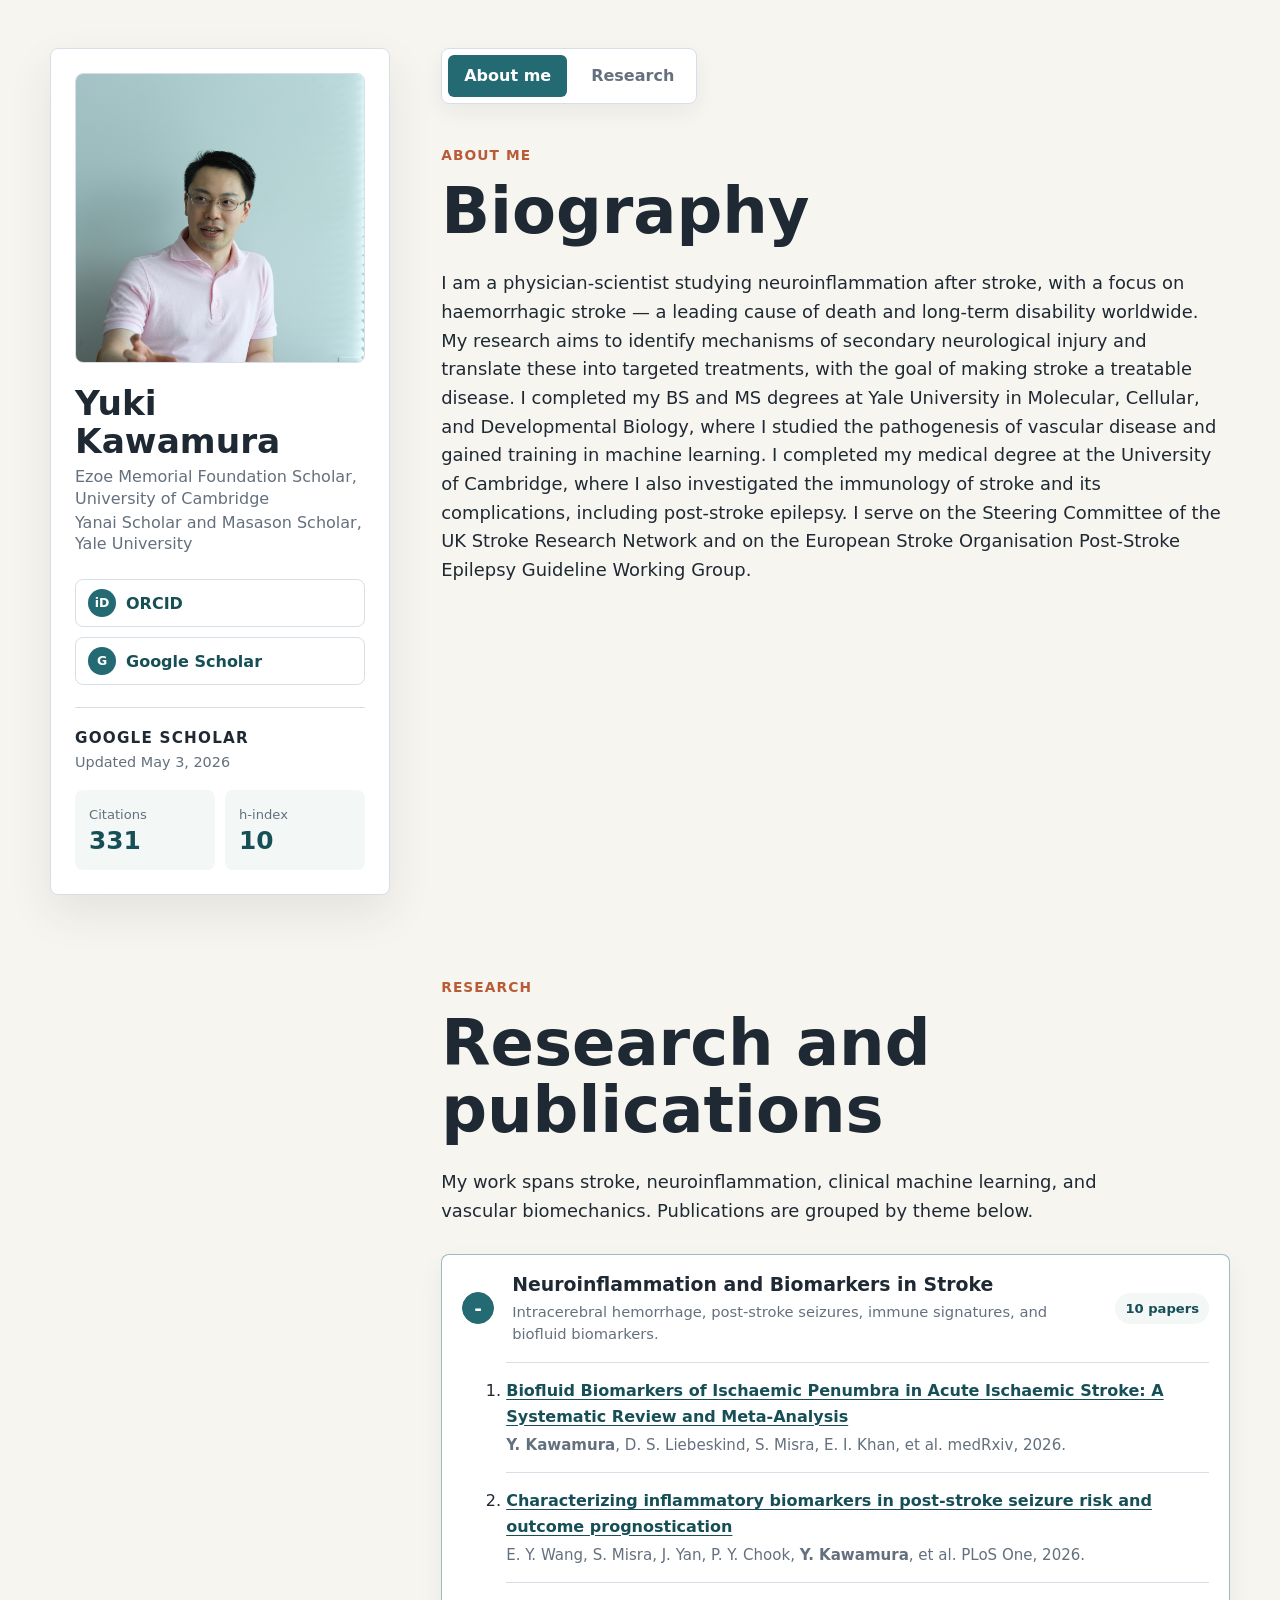
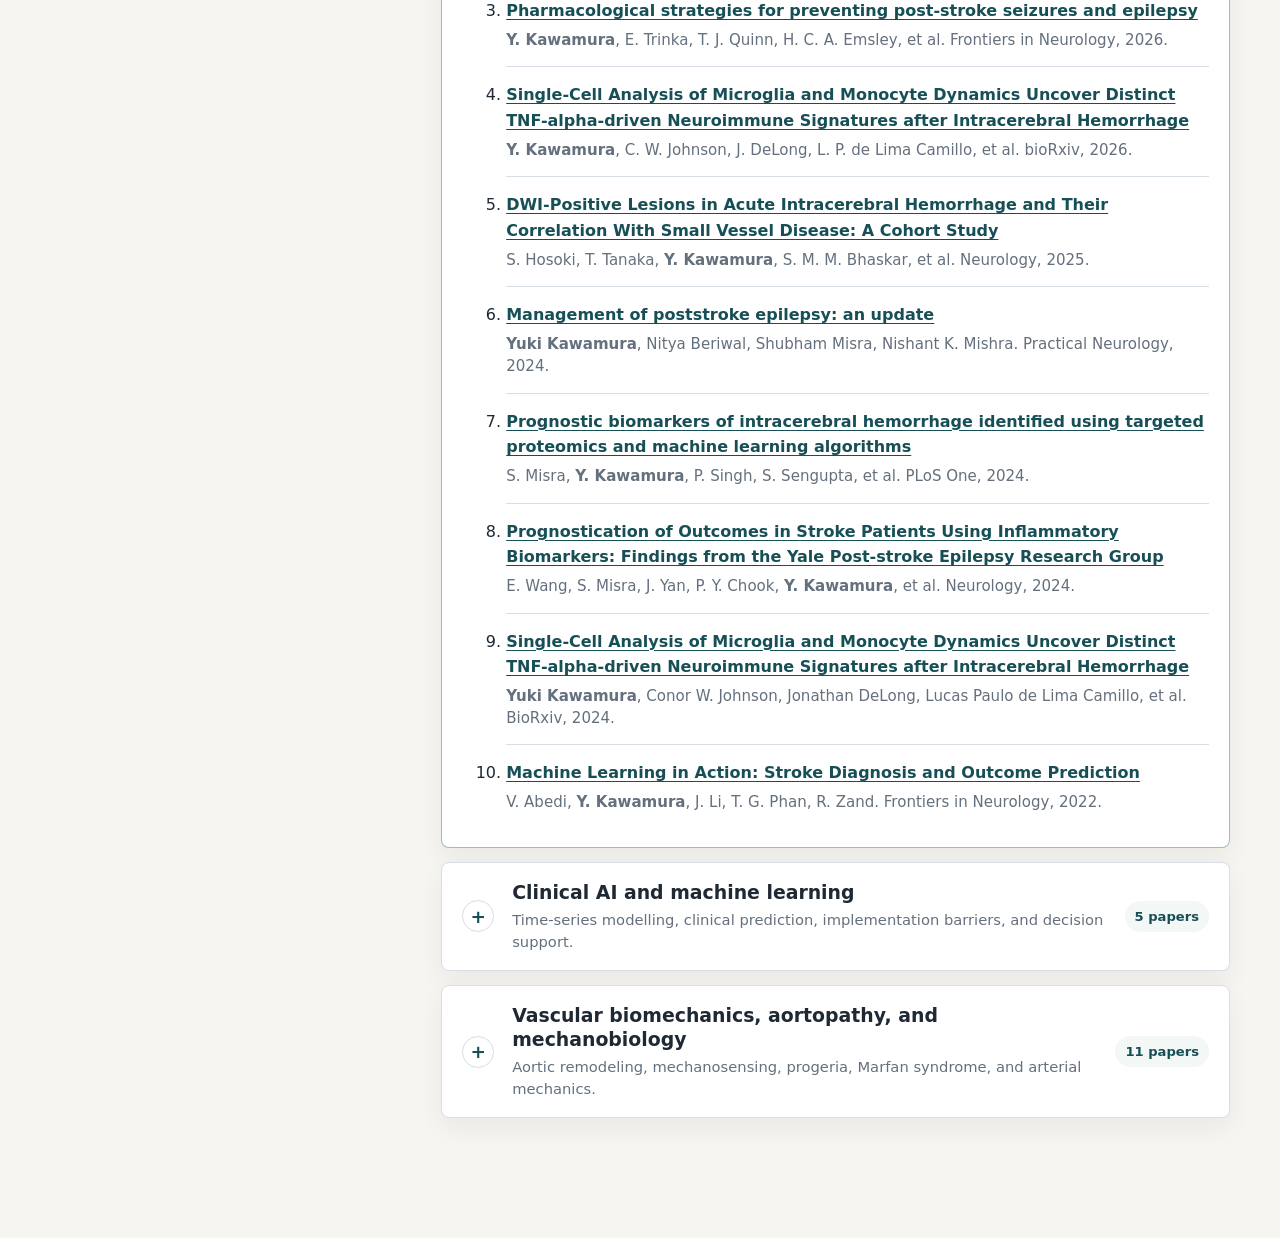
==== index.html @ e54f7e16 "Restore Scholar publications with fallback links" ====
<!doctype html>
<html lang="en">
  <head>
    <meta charset="utf-8">
    <meta name="viewport" content="width=device-width, initial-scale=1">
    <meta name="description" content="Academic website for Yuki Kawamura">
    <title>Yuki Kawamura | Academic Website</title>
    <link rel="stylesheet" href="styles.css">
  </head>
  <body>
    <div class="site-shell">
      <aside class="profile-sidebar" aria-label="Profile">
        <div class="photo-frame">
          <img src="assets/profile-photo.jpg" alt="Portrait of Yuki Kawamura" onerror="this.hidden=true; this.nextElementSibling.hidden=false;">
          <div class="photo-placeholder" hidden>YK</div>
        </div>

        <div class="identity">
          <h1>Yuki Kawamura</h1>
          <div class="roles">
            <p class="role">Ezoe Memorial Foundation Scholar, University of Cambridge</p>
            <p class="role">Yanai Scholar and Masason Scholar, Yale University</p>
          </div>
        </div>

        <nav class="profile-links" aria-label="Academic profiles">
          <a href="https://orcid.org/0000-0003-2137-6464" target="_blank" rel="noreferrer">
            <span class="link-mark">iD</span>
            ORCID
          </a>
          <a href="https://scholar.google.co.jp/citations?user=TOmnEFgAAAAJ&hl=en" target="_blank" rel="noreferrer">
            <span class="link-mark">G</span>
            Google Scholar
          </a>
        </nav>

        <section class="metrics-widget" aria-labelledby="metrics-title">
          <div>
            <h2 id="metrics-title">Google Scholar</h2>
            <p>Updated <span id="metrics-updated">May 2026</span></p>
          </div>
          <dl>
            <div>
              <dt>Citations</dt>
              <dd id="metric-citations" class="flip-number" data-metric="citations" data-value="331">331</dd>
            </div>
            <div>
              <dt>h-index</dt>
              <dd id="metric-hindex" class="flip-number" data-metric="hIndex" data-value="10">10</dd>
            </div>
          </dl>
        </section>
      </aside>

      <main class="content-panel">
        <header class="topbar">
          <nav class="tabs" aria-label="Primary">
            <button class="tab-button is-active" id="about-tab" type="button" data-tab="about" aria-controls="about" aria-selected="true">
              About me
            </button>
            <button class="tab-button" id="research-tab" type="button" data-tab="research" aria-controls="research" aria-selected="false">
              Research
            </button>
          </nav>
        </header>

        <section class="tab-panel is-active" id="about" aria-labelledby="about-tab" data-section="about">
          <p class="kicker">About me</p>
          <h2>Biography</h2>
          <div class="rich-text">
            <p>
              I am a physician-scientist studying neuroinflammation after stroke, with a focus on haemorrhagic stroke — a leading cause of death and long-term disability worldwide. My research aims to identify mechanisms of secondary neurological injury and translate these into targeted treatments, with the goal of making stroke a treatable disease.
              I completed my BS and MS degrees at Yale University in Molecular, Cellular, and Developmental Biology, where I studied the pathogenesis of vascular disease and gained training in machine learning. I completed my medical degree at the University of Cambridge, where I also investigated the immunology of stroke and its complications, including post-stroke epilepsy.
              I serve on the Steering Committee of the UK Stroke Research Network and on the European Stroke Organisation Post-Stroke Epilepsy Guideline Working Group.
            </p>
          </div>
        </section>

        <section class="tab-panel" id="research" aria-labelledby="research-tab" data-section="research">
          <p class="kicker">Research</p>
          <h2>Research and publications</h2>
          <div class="rich-text research-intro">
            <p>
              My work spans stroke, neuroinflammation, clinical machine learning, and vascular biomechanics. Publications
              are grouped by theme below.
            </p>
          </div>

          <div class="publication-topics" id="publication-topics">
            <details class="topic-card" open>
              <summary>
                <span>
                  <strong>Neuroinflammation and Biomarkers in Stroke</strong>
                  <small>Intracerebral hemorrhage, post-stroke seizures, immune signatures, and biofluid biomarkers.</small>
                </span>
                <span class="paper-count">10 papers</span>
              </summary>
              <ol class="publication-list">
                <li>
                  <a href="https://journals.plos.org/plosone/article?id=10.1371/journal.pone.0345752" target="_blank" rel="noreferrer">
                    Characterizing inflammatory biomarkers in post-stroke seizure risk and outcome prognostication
                  </a>
                  <span>E. Y. Wang, S. Misra, J. Yan, P. Y. Chook, <strong>Y. Kawamura</strong>, et al. PLoS One, 2026.</span>
                </li>
                <li>
                  <a href="https://pmc.ncbi.nlm.nih.gov/articles/PMC13041951/" target="_blank" rel="noreferrer">
                    Single-Cell Analysis of Microglia and Monocyte Dynamics Uncover Distinct TNF-alpha-driven Neuroimmune Signatures after Intracerebral Hemorrhage
                  </a>
                  <span><strong>Y. Kawamura</strong>, C. W. Johnson, J. DeLong, L. P. de Lima Camillo, et al. bioRxiv, 2026.</span>
                </li>
                <li>
                  <a href="https://www.medrxiv.org/content/10.64898/2026.03.03.26347352.full.pdf" target="_blank" rel="noreferrer">
                    Biofluid Biomarkers of Ischaemic Penumbra in Acute Ischaemic Stroke: A Systematic Review and Meta-Analysis
                  </a>
                  <span><strong>Y. Kawamura</strong>, D. S. Liebeskind, S. Misra, E. I. Khan, et al. medRxiv, 2026.</span>
                </li>
                <li>
                  <a href="https://www.frontiersin.org/journals/neurology/articles/10.3389/fneur.2025.1709077/full" target="_blank" rel="noreferrer">
                    Pharmacological strategies for preventing post-stroke seizures and epilepsy
                  </a>
                  <span><strong>Y. Kawamura</strong>, E. Trinka, T. J. Quinn, H. C. A. Emsley, et al. Frontiers in Neurology, 2026.</span>
                </li>
                <li>
                  <a href="https://www.neurology.org/doi/abs/10.1212/WNL.0000000000214338" target="_blank" rel="noreferrer">
                    DWI-Positive Lesions in Acute Intracerebral Hemorrhage and Their Correlation With Small Vessel Disease: A Cohort Study
                  </a>
                  <span>S. Hosoki, T. Tanaka, <strong>Y. Kawamura</strong>, S. M. M. Bhaskar, et al. Neurology, 2025.</span>
                </li>
                <li>
                  <a href="https://journals.plos.org/plosone/article?id=10.1371/journal.pone.0296616" target="_blank" rel="noreferrer">
                    Prognostic biomarkers of intracerebral hemorrhage identified using targeted proteomics and machine learning algorithms
                  </a>
                  <span>S. Misra, <strong>Y. Kawamura</strong>, P. Singh, S. Sengupta, et al. PLoS One, 2024.</span>
                </li>
                <li>
                  <a href="https://www.neurology.org/doi/abs/10.1212/WNL.0000000000204783" target="_blank" rel="noreferrer">
                    Prognostication of Outcomes in Stroke Patients Using Inflammatory Biomarkers: Findings from the Yale Post-stroke Epilepsy Research Group
                  </a>
                  <span>E. Wang, S. Misra, J. Yan, P. Y. Chook, <strong>Y. Kawamura</strong>, et al. Neurology, 2024.</span>
                </li>
                <li>
                  <a href="https://scholar.google.co.jp/scholar?oi=bibs&cluster=10882794354860525631&btnI=1&hl=en" target="_blank" rel="noreferrer">
                    Single-Cell Analysis of Microglia and Monocyte Dynamics Uncover Distinct TNF-alpha-driven Neuroimmune Signatures after Intracerebral Hemorrhage
                  </a>
                  <span><strong>Yuki Kawamura</strong>, Conor W. Johnson, Jonathan DeLong, Lucas Paulo de Lima Camillo, et al. BioRxiv, 2024.</span>
                </li>
                <li>
                  <a href="https://scholar.google.co.jp/citations?view_op=view_citation&hl=en&oe=ASCII&user=TOmnEFgAAAAJ&pagesize=100&citation_for_view=TOmnEFgAAAAJ:8k81kl-MbHgC" target="_blank" rel="noreferrer">
                    Management of poststroke epilepsy: an update
                  </a>
                  <span><strong>Yuki Kawamura</strong>, Nitya Beriwal, Shubham Misra, Nishant K. Mishra. Practical Neurology, 2024.</span>
                </li>
                <li>
                  <a href="https://www.frontiersin.org/journals/neurology/articles/10.3389/fneur.2022.984467/full" target="_blank" rel="noreferrer">
                    Machine Learning in Action: Stroke Diagnosis and Outcome Prediction
                  </a>
                  <span>V. Abedi, <strong>Y. Kawamura</strong>, J. Li, T. G. Phan, R. Zand. Frontiers in Neurology, 2022.</span>
                </li>
              </ol>
            </details>

            <details class="topic-card">
              <summary>
                <span>
                  <strong>Clinical AI and machine learning</strong>
                  <small>Time-series modelling, clinical prediction, implementation barriers, and decision support.</small>
                </span>
                <span class="paper-count">5 papers</span>
              </summary>
              <ol class="publication-list">
                <li>
                  <a href="https://proceedings.neurips.cc/paper_files/paper/2024/hash/c1e67cde895c3c91edb43569ad0df260-Abstract-Conference.html" target="_blank" rel="noreferrer">
                    Trajectory flow matching with applications to clinical time series modelling
                  </a>
                  <span>X. N. Zhang, Y. Pu, <strong>Y. Kawamura</strong>, A. Loza, Y. Bengio, D. Shung, A. Tong. NeurIPS, 2024.</span>
                </li>
                <li>
                  <a href="https://www.sciencedirect.com/science/article/pii/S0016508524051837" target="_blank" rel="noreferrer">
                    Validation of an Electronic Health Record-Based Machine Learning Model Compared With Clinical Risk Scores for Gastrointestinal Bleeding
                  </a>
                  <span>D. L. Shung, C. E. Chan, K. You, S. Nakamura, T. Saarinen, et al. Gastroenterology, 2024.</span>
                </li>
                <li>
                  <a href="https://www.mdpi.com/2077-0383/13/5/1313" target="_blank" rel="noreferrer">
                    Many Models, Little Adoption: What Accounts for Low Uptake of Machine Learning Models for Atrial Fibrillation Prediction and Detection?
                  </a>
                  <span><strong>Y. Kawamura</strong>, A. Vafaei Sadr, V. Abedi, R. Zand. Journal of Clinical Medicine, 2024.</span>
                </li>
                <li>
                  <a href="https://www.mdpi.com/2306-5354/12/12/1363" target="_blank" rel="noreferrer">
                    Translating AI to the Bedside with Physician Buy-In: Recommendations from a Meta-Analysis and Systematic Review of the Literature
                  </a>
                  <span>G. Hwang, S. S. Hejazian, A. Vafaei Sadr, J. K. Wagner, P. Hao, et al. Bioengineering, 2025.</span>
                </li>
                <li>
                  <a href="https://scholar.google.co.jp/citations?view_op=view_citation&hl=en&oe=ASCII&user=TOmnEFgAAAAJ&pagesize=100&citation_for_view=TOmnEFgAAAAJ:YsMSGLbcyi4C" target="_blank" rel="noreferrer">
                    271: External validation of an electronic health record-based deep learning model for automated rapid risk stratification of patients presenting with acute gastrointestinal bleeding
                  </a>
                  <span>D. Shung, M. Simonov, C. Tsay, <strong>Y. Kawamura</strong>, C. M. Partridge, P. Thomas, et al. Gastroenterology, 2022.</span>
                </li>
              </ol>
            </details>

            <details class="topic-card">
              <summary>
                <span>
                  <strong>Vascular biomechanics, aortopathy, and mechanobiology</strong>
                  <small>Aortic remodeling, mechanosensing, progeria, Marfan syndrome, and arterial mechanics.</small>
                </span>
                <span class="paper-count">11 papers</span>
              </summary>
              <ol class="publication-list">
                <li>
                  <a href="https://anatomypubs.onlinelibrary.wiley.com/doi/abs/10.1002/dvdy.283" target="_blank" rel="noreferrer">
                    Developmental origins of mechanical homeostasis in the aorta
                  </a>
                  <span>S.-I. Murtada, <strong>Y. Kawamura</strong>, G. Li, M. A. Schwartz, G. Tellides, J. D. Humphrey. Developmental Dynamics, 2021.</span>
                </li>
                <li>
                  <a href="https://royalsocietypublishing.org/rsif/article/17/166/20200066/35989" target="_blank" rel="noreferrer">
                    Paradoxical aortic stiffening and subsequent cardiac dysfunction in Hutchinson-Gilford progeria syndrome
                  </a>
                  <span>S.-I. Murtada, <strong>Y. Kawamura</strong>, A. W. Caulk, H. Ahmadzadeh, et al. Journal of the Royal Society Interface, 2020.</span>
                </li>
                <li>
                  <a href="https://www.ahajournals.org/doi/abs/10.1161/ATVBAHA.123.319122" target="_blank" rel="noreferrer">
                    Effects of Age, Sex, and Extracellular Matrix Integrity on Aortic Dilatation and Rupture in a Mouse Model of Marfan Syndrome
                  </a>
                  <span>D. Weiss, B. V. Rego, C. Cavinato, D. S. Li, <strong>Y. Kawamura</strong>, et al. Arteriosclerosis, Thrombosis, and Vascular Biology, 2023.</span>
                </li>
                <li>
                  <a href="https://www.nature.com/articles/s41598-021-92659-1" target="_blank" rel="noreferrer">
                    Quantitative not qualitative histology differentiates aneurysmal from nondilated ascending aortas and reveals a net gain of medial components
                  </a>
                  <span>S. Yousef, N. Matsumoto, I. Dabe, M. Mori, A. B. Landry, et al. Scientific Reports, 2021.</span>
                </li>
                <li>
                  <a href="https://elifesciences.org/articles/82728" target="_blank" rel="noreferrer">
                    Lonafarnib improves cardiovascular function and survival in a mouse model of Hutchinson-Gilford Progeria Syndrome
                  </a>
                  <span>S.-I. Murtada, N. Mikush, M. Wang, P. Ren, <strong>Y. Kawamura</strong>, et al. eLife, 2023.</span>
                </li>
                <li>
                  <a href="https://www.sciencedirect.com/science/article/pii/S0021929021000774" target="_blank" rel="noreferrer">
                    Differential biomechanical responses of elastic and muscular arteries to angiotensin II-induced hypertension
                  </a>
                  <span>S.-I. Murtada, <strong>Y. Kawamura</strong>, D. Weiss, J. D. Humphrey. Journal of Biomechanics, 2021.</span>
                </li>
                <li>
                  <a href="https://www.sciencedirect.com/science/article/pii/S1751616120308018" target="_blank" rel="noreferrer">
                    Adventitial remodeling protects against aortic rupture following late smooth muscle-specific disruption of TGF-beta signaling
                  </a>
                  <span><strong>Y. Kawamura</strong>, S.-I. Murtada, F. Gao, X. Liu, G. Tellides, J. D. Humphrey. Journal of the Mechanical Behavior of Biomedical Materials, 2021.</span>
                </li>
                <li>
                  <a href="https://academic.oup.com/ehjopen/article-abstract/3/2/oead010/7043129" target="_blank" rel="noreferrer">
                    Smooth muscle alpha-v integrins regulate vascular fibrosis via CD109 downregulation of TGF-beta signalling
                  </a>
                  <span>Z. Li, E. Belozertseva, A. Parlakian, R. Bascetin, H. Louis, <strong>Y. Kawamura</strong>, et al. European Heart Journal Open, 2023.</span>
                </li>
                <li>
                  <a href="https://link.springer.com/article/10.1007/s10237-023-01722-5" target="_blank" rel="noreferrer">
                    Biomechanical and transcriptional evidence that smooth muscle cell death drives an osteochondrogenic phenotype and severe proximal vascular disease in progeria
                  </a>
                  <span>S.-I. Murtada, <strong>Y. Kawamura</strong>, C. Cavinato, M. Wang, A. B. Ramachandra, et al. Biomechanics and Modeling in Mechanobiology, 2023.</span>
                </li>
                <li>
                  <a href="https://www.jacc.org/doi/abs/10.1016/j.jacbts.2025.101353" target="_blank" rel="noreferrer">
                    Focal Adhesion Kinase Drives Rho/ROCK and mTOR Signaling to Protect and Augment Aortic Dissections
                  </a>
                  <span>Z. Zhou, P. Guan, R. Sarkar, Y. Yu, A. Richard, D. Weiss, <strong>Y. Kawamura</strong>, et al. JACC: Basic to Translational Science, 2025.</span>
                </li>
                <li>
                  <a href="https://www.ahajournals.org/doi/abs/10.1161/circ.144.suppl_1.12566" target="_blank" rel="noreferrer">
                    Aortic Smooth Muscle Cell Focal Adhesion Kinase Activation is Associated With Acute Aortic Dissections
                  </a>
                  <span>Z. Zhou, Y. Li, C. Zhang, H. G. Vasquez, <strong>Y. Kawamura</strong>, et al. Circulation, 2021.</span>
                </li>
              </ol>
            </details>
          </div>
        </section>
      </main>
    </div>

    <script src="site-data.js"></script>
    <script src="script.js"></script>
  </body>
</html>
---- styles.css ----
:root {
  --bg: #f7f5f0;
  --panel: #ffffff;
  --ink: #1f2933;
  --muted: #64707d;
  --line: #d8dee5;
  --accent: #246a73;
  --accent-strong: #174f57;
  --warm: #b85c38;
  --shadow: 0 18px 45px rgba(31, 41, 51, 0.09);
}

* {
  box-sizing: border-box;
}

html {
  scroll-behavior: smooth;
}

body {
  margin: 0;
  min-height: 100vh;
  background: var(--bg);
  color: var(--ink);
  font-family: ui-sans-serif, system-ui, -apple-system, BlinkMacSystemFont, "Segoe UI", sans-serif;
  line-height: 1.6;
}

a {
  color: inherit;
}

.site-shell {
  display: grid;
  grid-template-columns: minmax(260px, 340px) minmax(0, 1fr);
  gap: clamp(24px, 4vw, 56px);
  width: min(1180px, calc(100% - 32px));
  min-height: 100vh;
  margin: 0 auto;
  padding: clamp(18px, 4vw, 48px) 0;
}

.profile-sidebar {
  align-self: start;
  position: sticky;
  top: 24px;
  display: grid;
  gap: 22px;
  padding: 24px;
  background: var(--panel);
  border: 1px solid var(--line);
  border-radius: 8px;
  box-shadow: var(--shadow);
}

.photo-frame {
  width: 100%;
  aspect-ratio: 1;
  overflow: hidden;
  background: #e7ecec;
  border-radius: 8px;
  border: 1px solid var(--line);
}

.photo-frame img,
.photo-placeholder {
  width: 100%;
  height: 100%;
}

.photo-frame img {
  display: block;
  object-fit: cover;
}

.photo-placeholder {
  display: grid;
  place-items: center;
  color: var(--accent-strong);
  font-size: clamp(3rem, 16vw, 6.5rem);
  font-weight: 800;
  background:
    linear-gradient(135deg, rgba(36, 106, 115, 0.16), rgba(184, 92, 56, 0.15)),
    #eef2f1;
}

.identity h1 {
  margin: 0;
  font-size: clamp(1.65rem, 4vw, 2.15rem);
  line-height: 1.1;
}

.identity .role {
  display: block;
  margin: 0.15rem 0;
  line-height: 1.35;
  white-space: normal;
  overflow: visible;
  text-overflow: clip;
  max-height: none;
  height: auto;
  -webkit-line-clamp: unset;
  line-clamp: unset;
  -webkit-box-orient: unset;
}

.roles {
  margin-top: 0.35rem;
}

.role {
  margin: 0;
  color: var(--muted);
  line-height: 1.4;
  max-width: 100%;
  overflow-wrap: anywhere;
  hyphens: auto;
}

.profile-links {
  display: grid;
  gap: 10px;
}

.profile-links a {
  display: flex;
  align-items: center;
  gap: 10px;
  min-height: 44px;
  padding: 9px 12px;
  border: 1px solid var(--line);
  border-radius: 8px;
  color: var(--accent-strong);
  text-decoration: none;
  font-weight: 700;
}

.profile-links a:focus-visible,
.profile-links a:hover {
  border-color: var(--accent);
  outline: none;
}

.link-mark {
  display: inline-grid;
  place-items: center;
  flex: 0 0 28px;
  height: 28px;
  border-radius: 50%;
  background: var(--accent);
  color: #fff;
  font-size: 0.78rem;
  font-weight: 800;
}

.metrics-widget {
  display: grid;
  gap: 16px;
  padding-top: 18px;
  border-top: 1px solid var(--line);
}

.metrics-widget h2,
.metrics-widget p,
.metrics-widget dl {
  margin: 0;
}

.metrics-widget h2 {
  font-size: 0.95rem;
  text-transform: uppercase;
  letter-spacing: 0.08em;
}

.metrics-widget p {
  color: var(--muted);
  font-size: 0.9rem;
}

.metrics-widget dl {
  display: grid;
  grid-template-columns: repeat(2, minmax(0, 1fr));
  gap: 10px;
}

.metrics-widget dl > div {
  padding: 14px;
  background: #f3f7f6;
  border-radius: 8px;
}

.metrics-widget dt {
  color: var(--muted);
  font-size: 0.82rem;
}

.metrics-widget dd {
  margin: 2px 0 0;
  color: var(--accent-strong);
  font-size: 1.55rem;
  font-weight: 800;
  line-height: 1.15;
}

.flip-number {
  display: inline-block;
  min-width: 3ch;
  transform-origin: 50% 70%;
}

.flip-number.is-flipping {
  animation: metric-flip 180ms ease-out;
}

@keyframes metric-flip {
  0% {
    opacity: 0.35;
    transform: rotateX(82deg) translateY(-2px);
  }

  100% {
    opacity: 1;
    transform: rotateX(0deg) translateY(0);
  }
}

.content-panel {
  min-width: 0;
  display: grid;
  grid-template-rows: auto;
  gap: 28px;
}

.topbar {
  display: flex;
  justify-content: flex-start;
  position: sticky;
  top: 24px;
  z-index: 10;
}

.tabs {
  display: inline-flex;
  gap: 8px;
  padding: 6px;
  background: var(--panel);
  border: 1px solid var(--line);
  border-radius: 8px;
  box-shadow: 0 8px 22px rgba(31, 41, 51, 0.06);
}

.tab-button {
  min-height: 42px;
  padding: 0 16px;
  border: 0;
  border-radius: 6px;
  background: transparent;
  color: var(--muted);
  cursor: pointer;
  font: inherit;
  font-weight: 750;
}

.tab-button.is-active {
  background: var(--accent);
  color: #fff;
}

.tab-button:focus-visible {
  outline: 3px solid rgba(36, 106, 115, 0.28);
  outline-offset: 2px;
}

.tab-panel {
  max-width: 860px;
  min-height: calc(100vh - 96px);
  padding: 12px 0 72px;
  scroll-margin-top: 112px;
}

.tab-panel.is-active {
  display: block;
}

.kicker {
  margin: 0 0 12px;
  color: var(--warm);
  font-size: 0.86rem;
  font-weight: 800;
  text-transform: uppercase;
  letter-spacing: 0.08em;
}

.tab-panel h2 {
  margin: 0 0 24px;
  font-size: clamp(2rem, 6vw, 4rem);
  line-height: 1.05;
}

.rich-text {
  font-size: clamp(1rem, 2vw, 1.12rem);
}

.rich-text p,
.rich-text ul {
  margin: 0 0 18px;
}

.rich-text ul {
  padding-left: 1.2rem;
}

.rich-text li + li {
  margin-top: 10px;
}

.research-intro {
  max-width: 680px;
}

.publication-topics {
  display: grid;
  gap: 14px;
  max-width: 860px;
  margin-top: 28px;
}

.topic-card {
  overflow: hidden;
  background: var(--panel);
  border: 1px solid var(--line);
  border-radius: 8px;
  box-shadow: 0 10px 26px rgba(31, 41, 51, 0.06);
}

.topic-card[open] {
  border-color: rgba(36, 106, 115, 0.45);
}

.topic-card summary {
  display: flex;
  align-items: center;
  justify-content: space-between;
  gap: 18px;
  min-height: 88px;
  padding: 18px 20px;
  cursor: pointer;
  list-style: none;
}

.topic-card summary::-webkit-details-marker {
  display: none;
}

.topic-card summary::before {
  content: "+";
  display: inline-grid;
  place-items: center;
  flex: 0 0 30px;
  height: 30px;
  border: 1px solid var(--line);
  border-radius: 50%;
  color: var(--accent-strong);
  font-size: 1.15rem;
  font-weight: 750;
}

.topic-card[open] summary::before {
  content: "-";
  background: var(--accent);
  border-color: var(--accent);
  color: #fff;
}

.topic-card summary > span:first-of-type {
  flex: 1;
  min-width: 0;
}

.topic-card summary strong {
  display: block;
  font-size: clamp(1rem, 2vw, 1.18rem);
  line-height: 1.25;
}

.topic-card summary small {
  display: block;
  margin-top: 5px;
  color: var(--muted);
  font-size: 0.92rem;
  line-height: 1.45;
}

.paper-count {
  flex: 0 0 auto;
  padding: 5px 10px;
  background: #f3f7f6;
  border-radius: 999px;
  color: var(--accent-strong);
  font-size: 0.82rem;
  font-weight: 800;
  white-space: nowrap;
}

.publication-list {
  display: grid;
  gap: 0;
  margin: 0;
  padding: 0 20px 18px 64px;
  list-style-position: outside;
}

.publication-list li {
  padding: 15px 0;
  border-top: 1px solid var(--line);
}

.publication-list a {
  color: var(--accent-strong);
  font-weight: 800;
  line-height: 1.35;
  text-decoration-thickness: 1px;
  text-underline-offset: 3px;
}

.publication-list a:hover,
.publication-list a:focus-visible {
  color: var(--warm);
}

.publication-list span {
  display: block;
  margin-top: 6px;
  color: var(--muted);
  font-size: 0.94rem;
  line-height: 1.45;
}

@media (max-width: 800px) {
  .site-shell {
    grid-template-columns: 1fr;
    gap: 28px;
  }

  .profile-sidebar {
    position: static;
  }

  .photo-frame {
    max-width: 260px;
  }

  .tabs {
    width: 100%;
  }

  .tab-button {
    flex: 1;
  }

  .topic-card summary {
    align-items: flex-start;
    flex-wrap: wrap;
  }

  .paper-count {
    margin-left: 48px;
  }

  .publication-list {
    padding-left: 44px;
  }
}
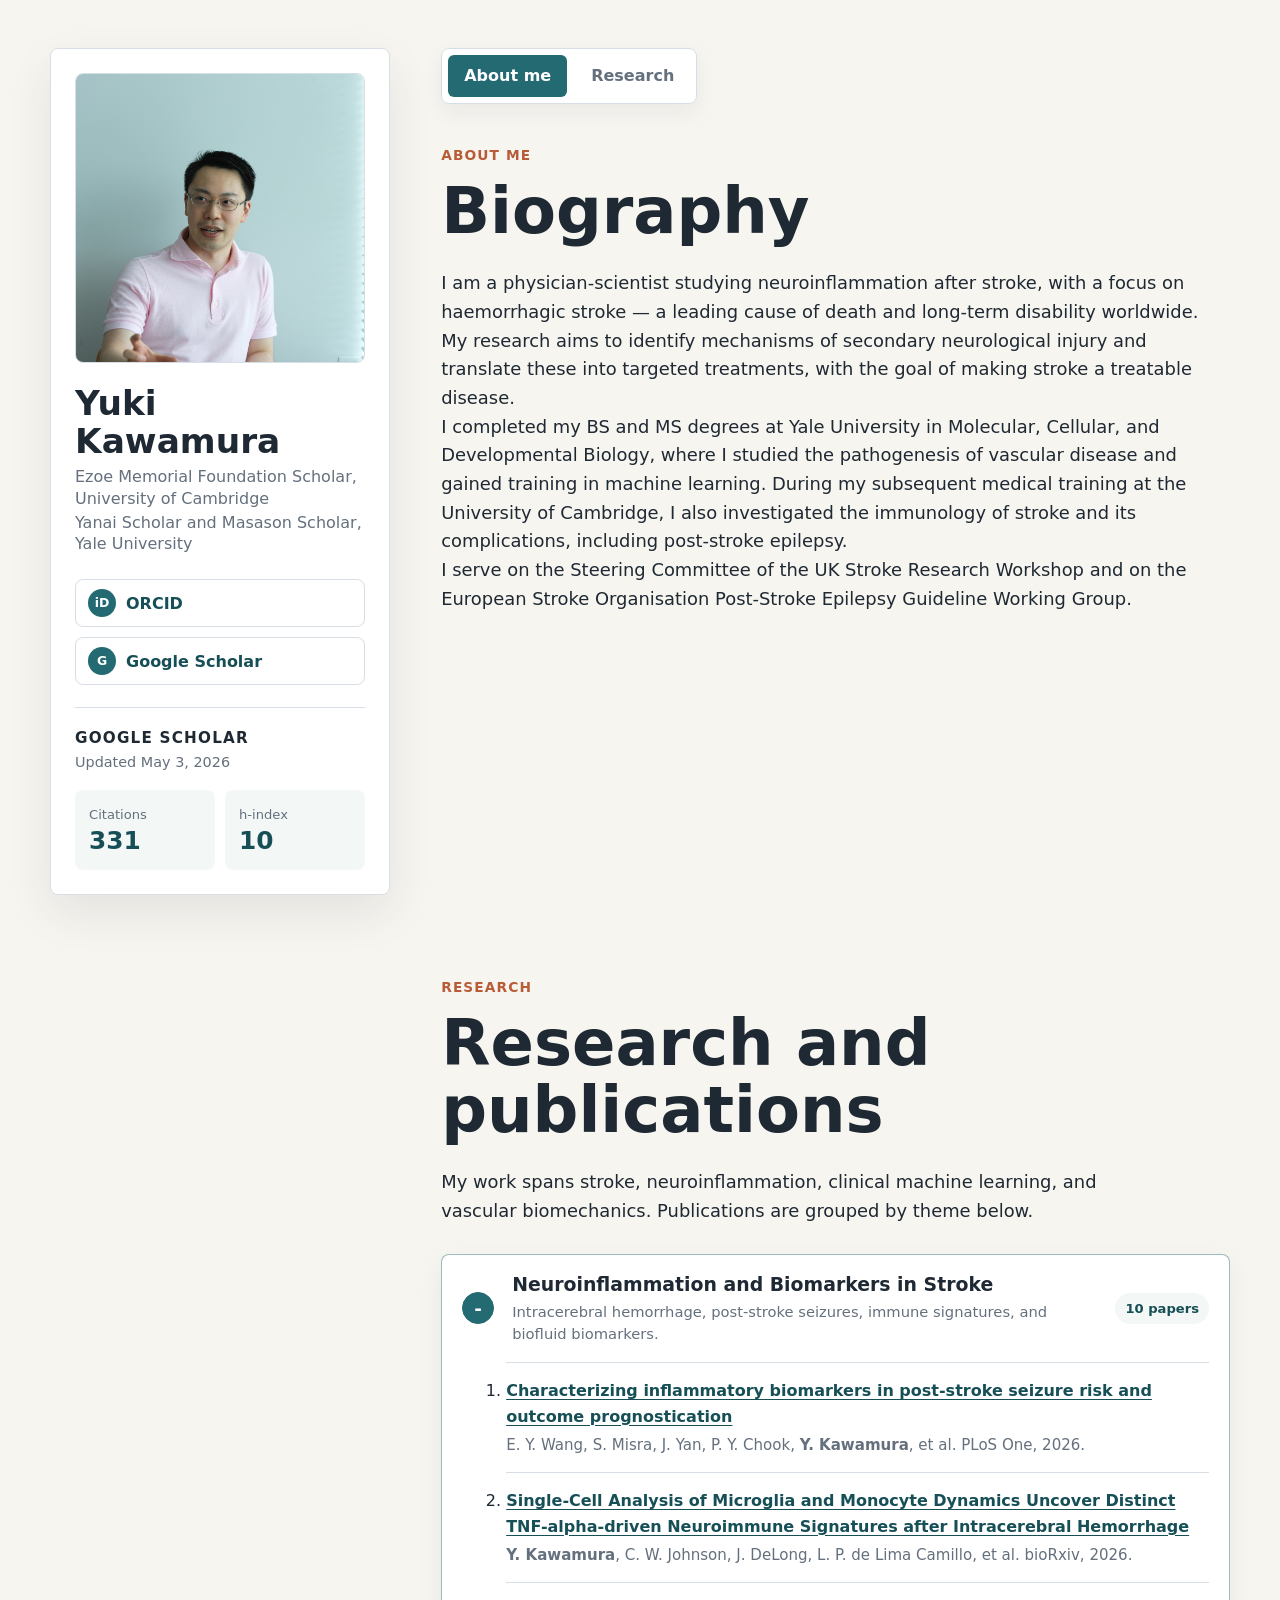
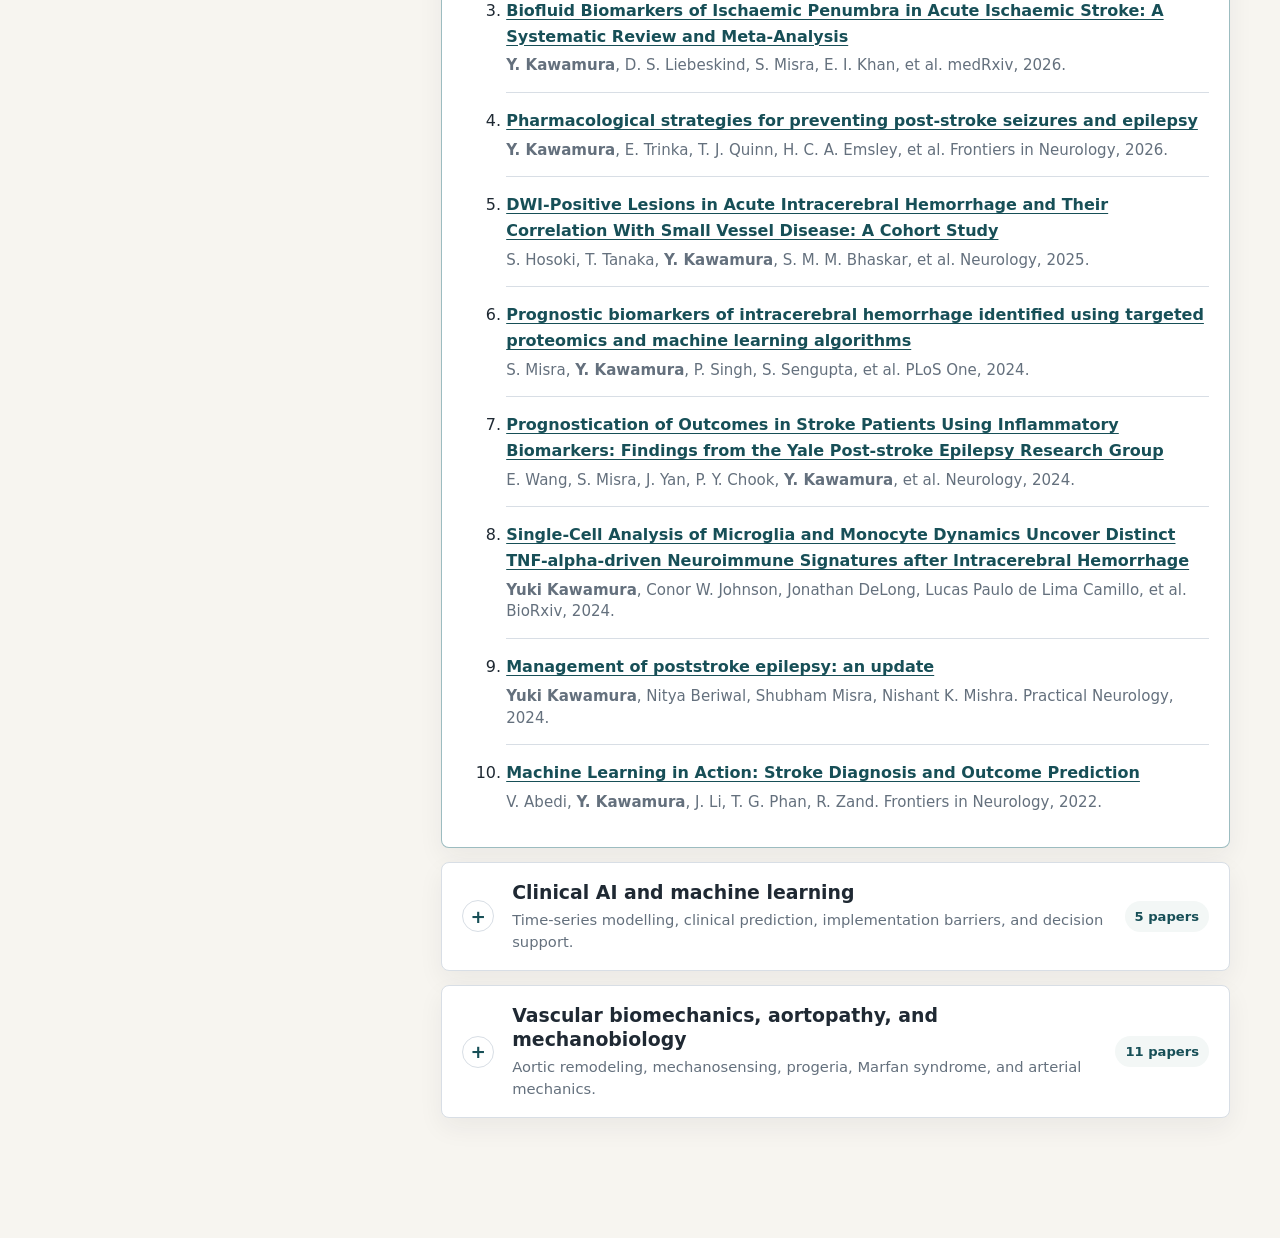
==== commit ab5c4372: "Merge remote-tracking branch 'origin/main' # Conflicts: #	publications.json" ====
--- a/index.html
+++ b/index.html
@@ -69,9 +69,9 @@
           <h2>Biography</h2>
           <div class="rich-text">
             <p>
-              I am a physician-scientist studying neuroinflammation after stroke, with a focus on haemorrhagic stroke — a leading cause of death and long-term disability worldwide. My research aims to identify mechanisms of secondary neurological injury and translate these into targeted treatments, with the goal of making stroke a treatable disease.
-              I completed my BS and MS degrees at Yale University in Molecular, Cellular, and Developmental Biology, where I studied the pathogenesis of vascular disease and gained training in machine learning. I completed my medical degree at the University of Cambridge, where I also investigated the immunology of stroke and its complications, including post-stroke epilepsy.
-              I serve on the Steering Committee of the UK Stroke Research Network and on the European Stroke Organisation Post-Stroke Epilepsy Guideline Working Group.
+              I am a physician-scientist studying neuroinflammation after stroke, with a focus on haemorrhagic stroke — a leading cause of death and long-term disability worldwide. My research aims to identify mechanisms of secondary neurological injury and translate these into targeted treatments, with the goal of making stroke a treatable disease.<br>
+              I completed my BS and MS degrees at Yale University in Molecular, Cellular, and Developmental Biology, where I studied the pathogenesis of vascular disease and gained training in machine learning. During my subsequent medical training at the University of Cambridge, I also investigated the immunology of stroke and its complications, including post-stroke epilepsy.<br>
+              I serve on the Steering Committee of the UK Stroke Research Workshop and on the European Stroke Organisation Post-Stroke Epilepsy Guideline Working Group.
             </p>
           </div>
         </section>
@@ -262,7 +262,7 @@
                   <a href="https://link.springer.com/article/10.1007/s10237-023-01722-5" target="_blank" rel="noreferrer">
                     Biomechanical and transcriptional evidence that smooth muscle cell death drives an osteochondrogenic phenotype and severe proximal vascular disease in progeria
                   </a>
-                  <span>S.-I. Murtada, <strong>Y. Kawamura</strong>, C. Cavinato, M. Wang, A. B. Ramachandra, et al. Biomechanics and Modeling in Mechanobiology, 2023.</span>
+                  <span>S.-I. Murtada<sup class="star">*</sup>, <strong>Y. Kawamura<sup class="star">*</sup></strong>, C. Cavinato, M. Wang, A. B. Ramachandra, et al. Biomechanics and Modeling in Mechanobiology, 2023.</span>
                 </li>
                 <li>
                   <a href="https://www.jacc.org/doi/abs/10.1016/j.jacbts.2025.101353" target="_blank" rel="noreferrer">
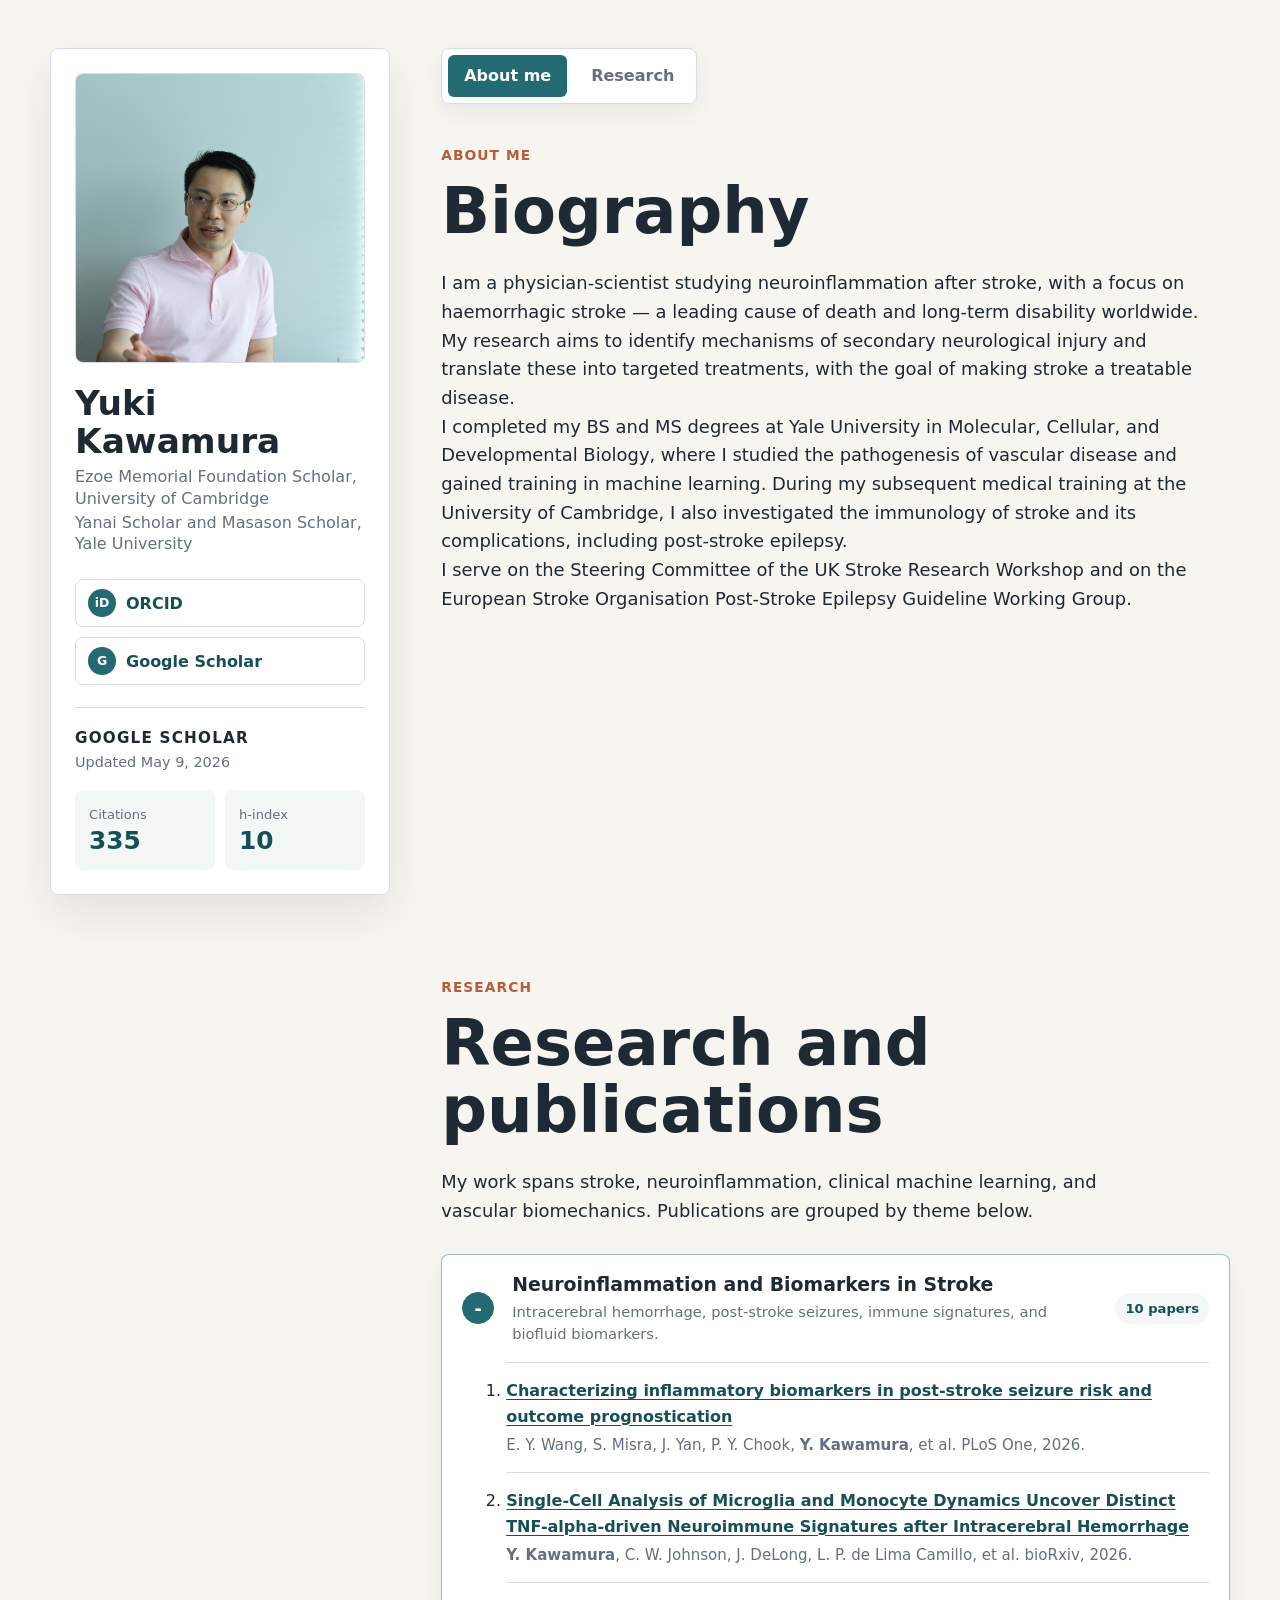
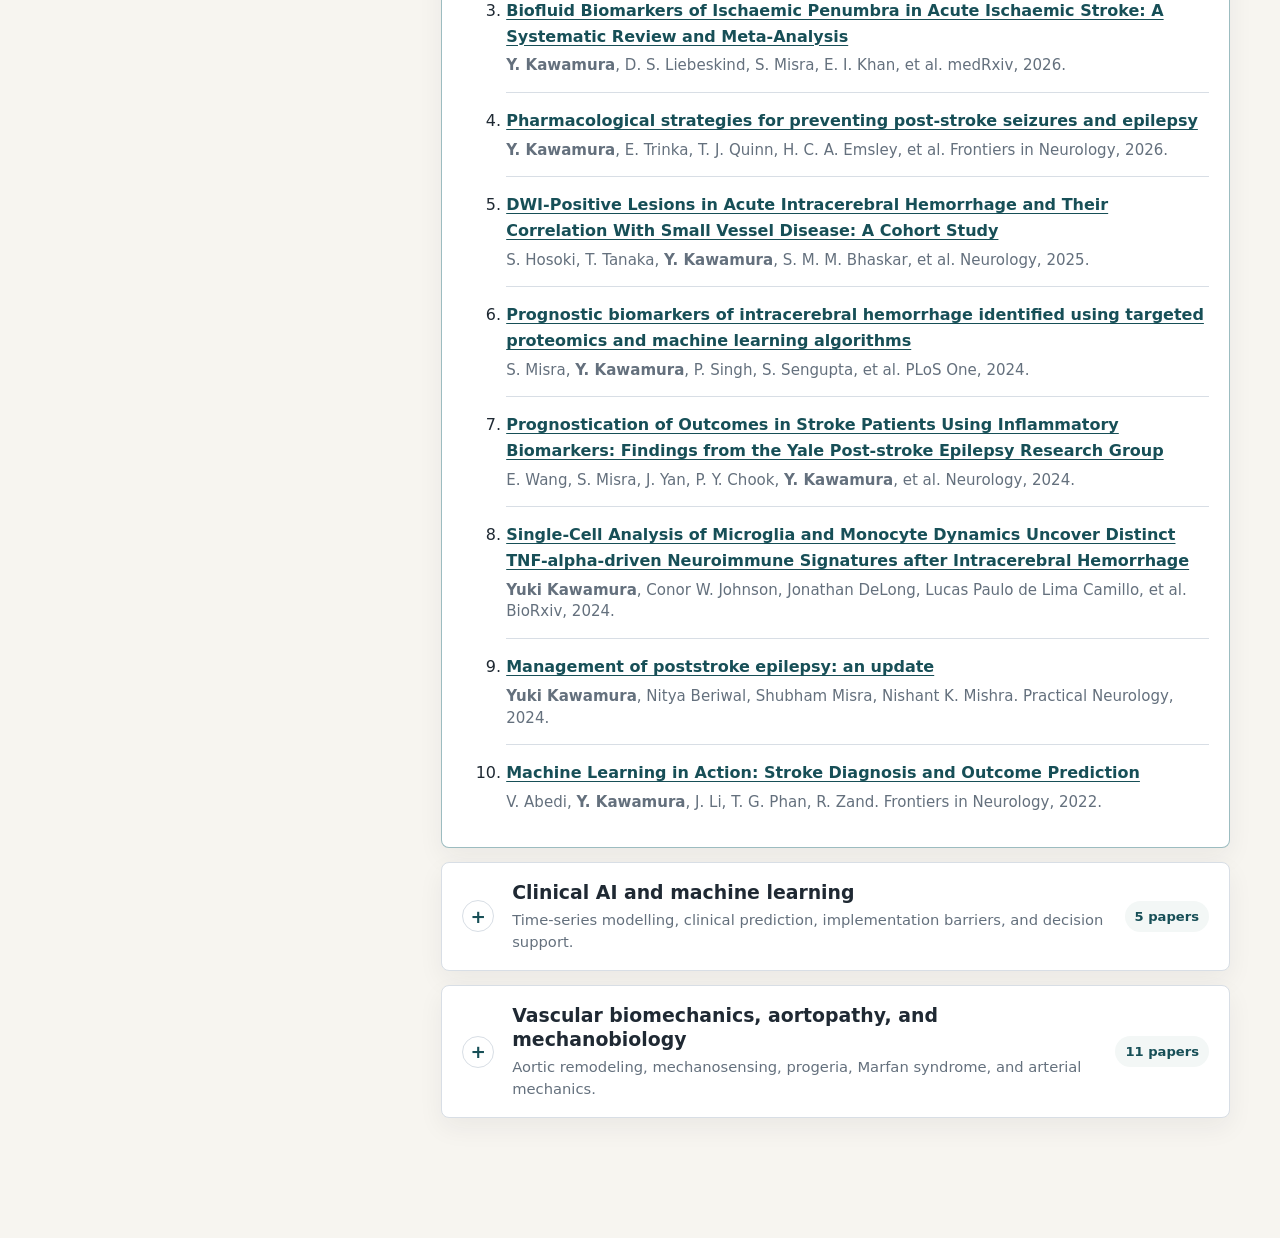
==== commit 3712d8e3: "Restore stats-only Scholar updater" ====
--- a/index.html
+++ b/index.html
@@ -37,12 +37,12 @@
         <section class="metrics-widget" aria-labelledby="metrics-title">
           <div>
             <h2 id="metrics-title">Google Scholar</h2>
-            <p>Updated <span id="metrics-updated">May 2026</span></p>
+            <p>Updated <span id="metrics-updated">May 9, 2026</span></p>
           </div>
           <dl>
             <div>
               <dt>Citations</dt>
-              <dd id="metric-citations" class="flip-number" data-metric="citations" data-value="331">331</dd>
+              <dd id="metric-citations" class="flip-number" data-metric="citations" data-value="335">335</dd>
             </div>
             <div>
               <dt>h-index</dt>
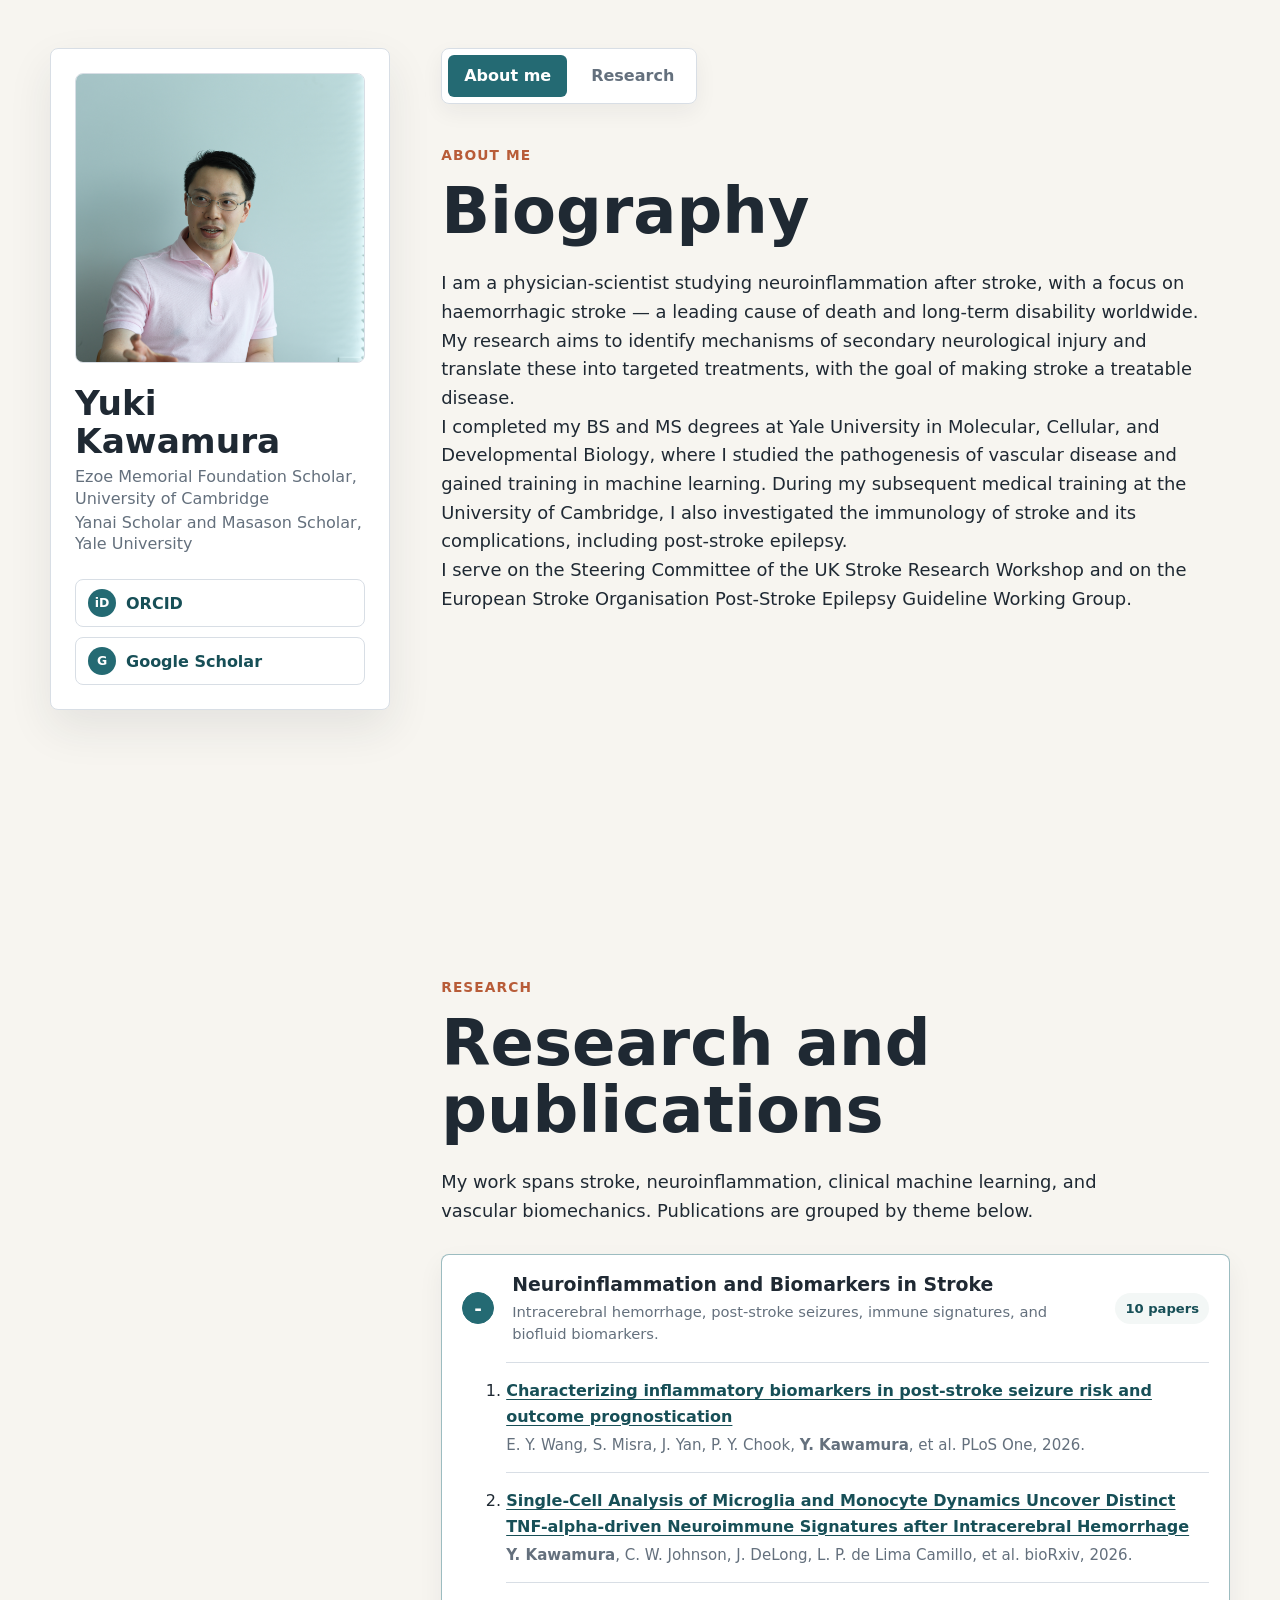
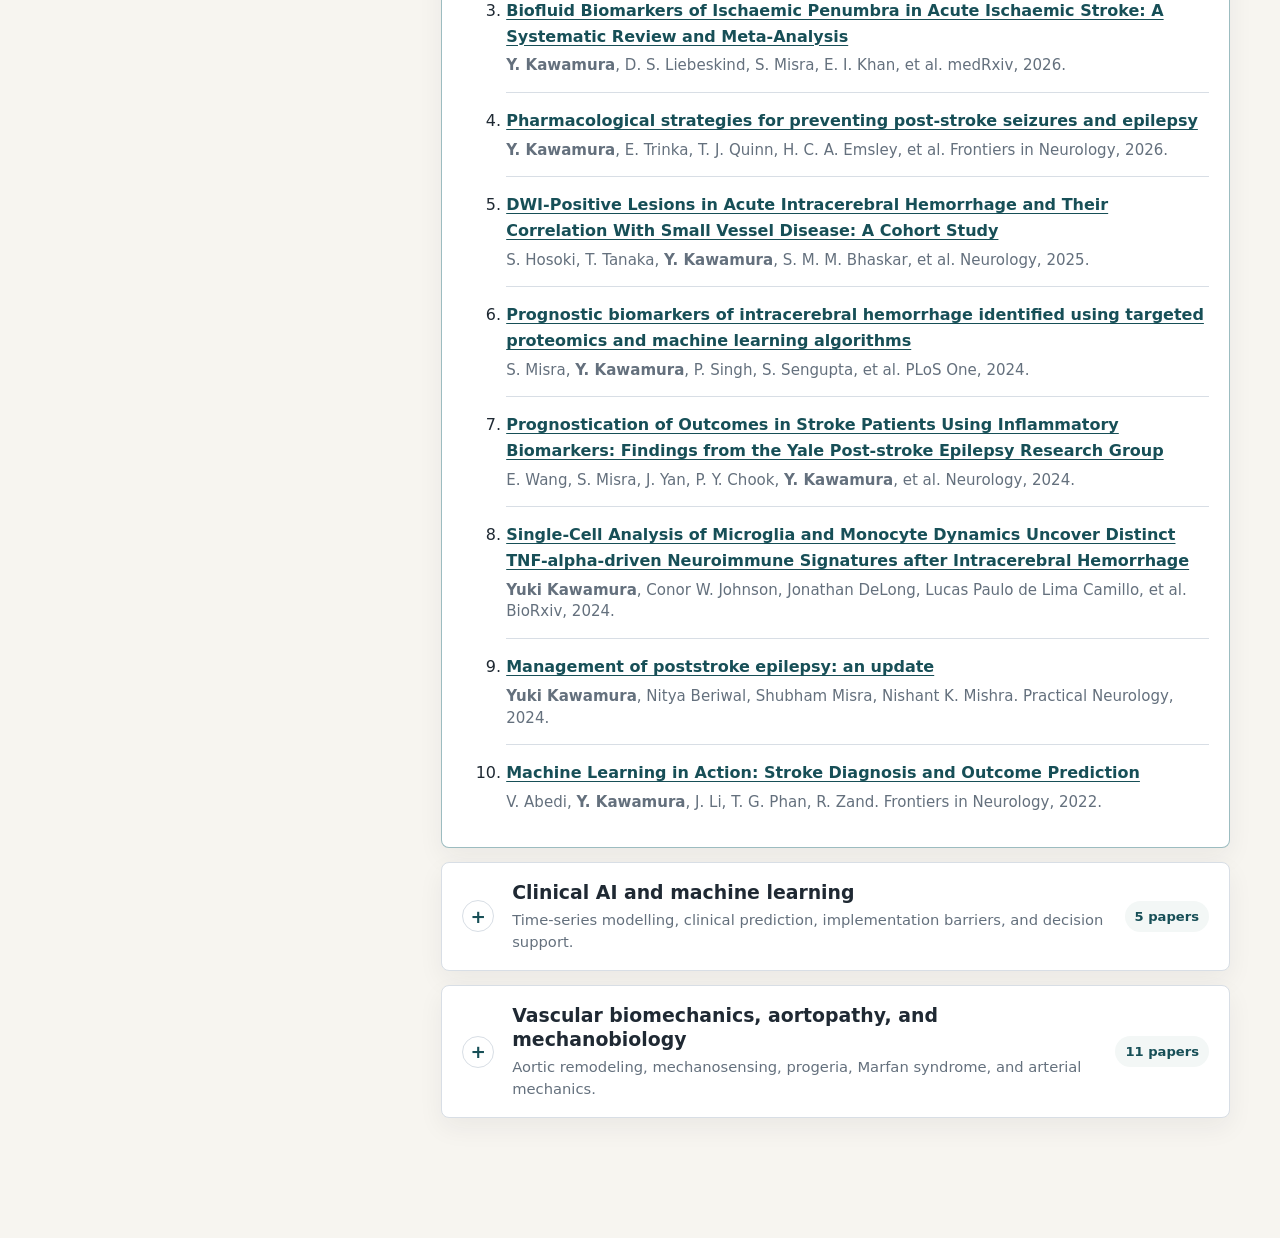
==== commit 2aa97818: "Remove metrics widget section from index.html Removed the metrics widget section from the HTML." ====
--- a/index.html
+++ b/index.html
@@ -34,22 +34,6 @@
           </a>
         </nav>
 
-        <section class="metrics-widget" aria-labelledby="metrics-title">
-          <div>
-            <h2 id="metrics-title">Google Scholar</h2>
-            <p>Updated <span id="metrics-updated">May 9, 2026</span></p>
-          </div>
-          <dl>
-            <div>
-              <dt>Citations</dt>
-              <dd id="metric-citations" class="flip-number" data-metric="citations" data-value="335">335</dd>
-            </div>
-            <div>
-              <dt>h-index</dt>
-              <dd id="metric-hindex" class="flip-number" data-metric="hIndex" data-value="10">10</dd>
-            </div>
-          </dl>
-        </section>
       </aside>
 
       <main class="content-panel">
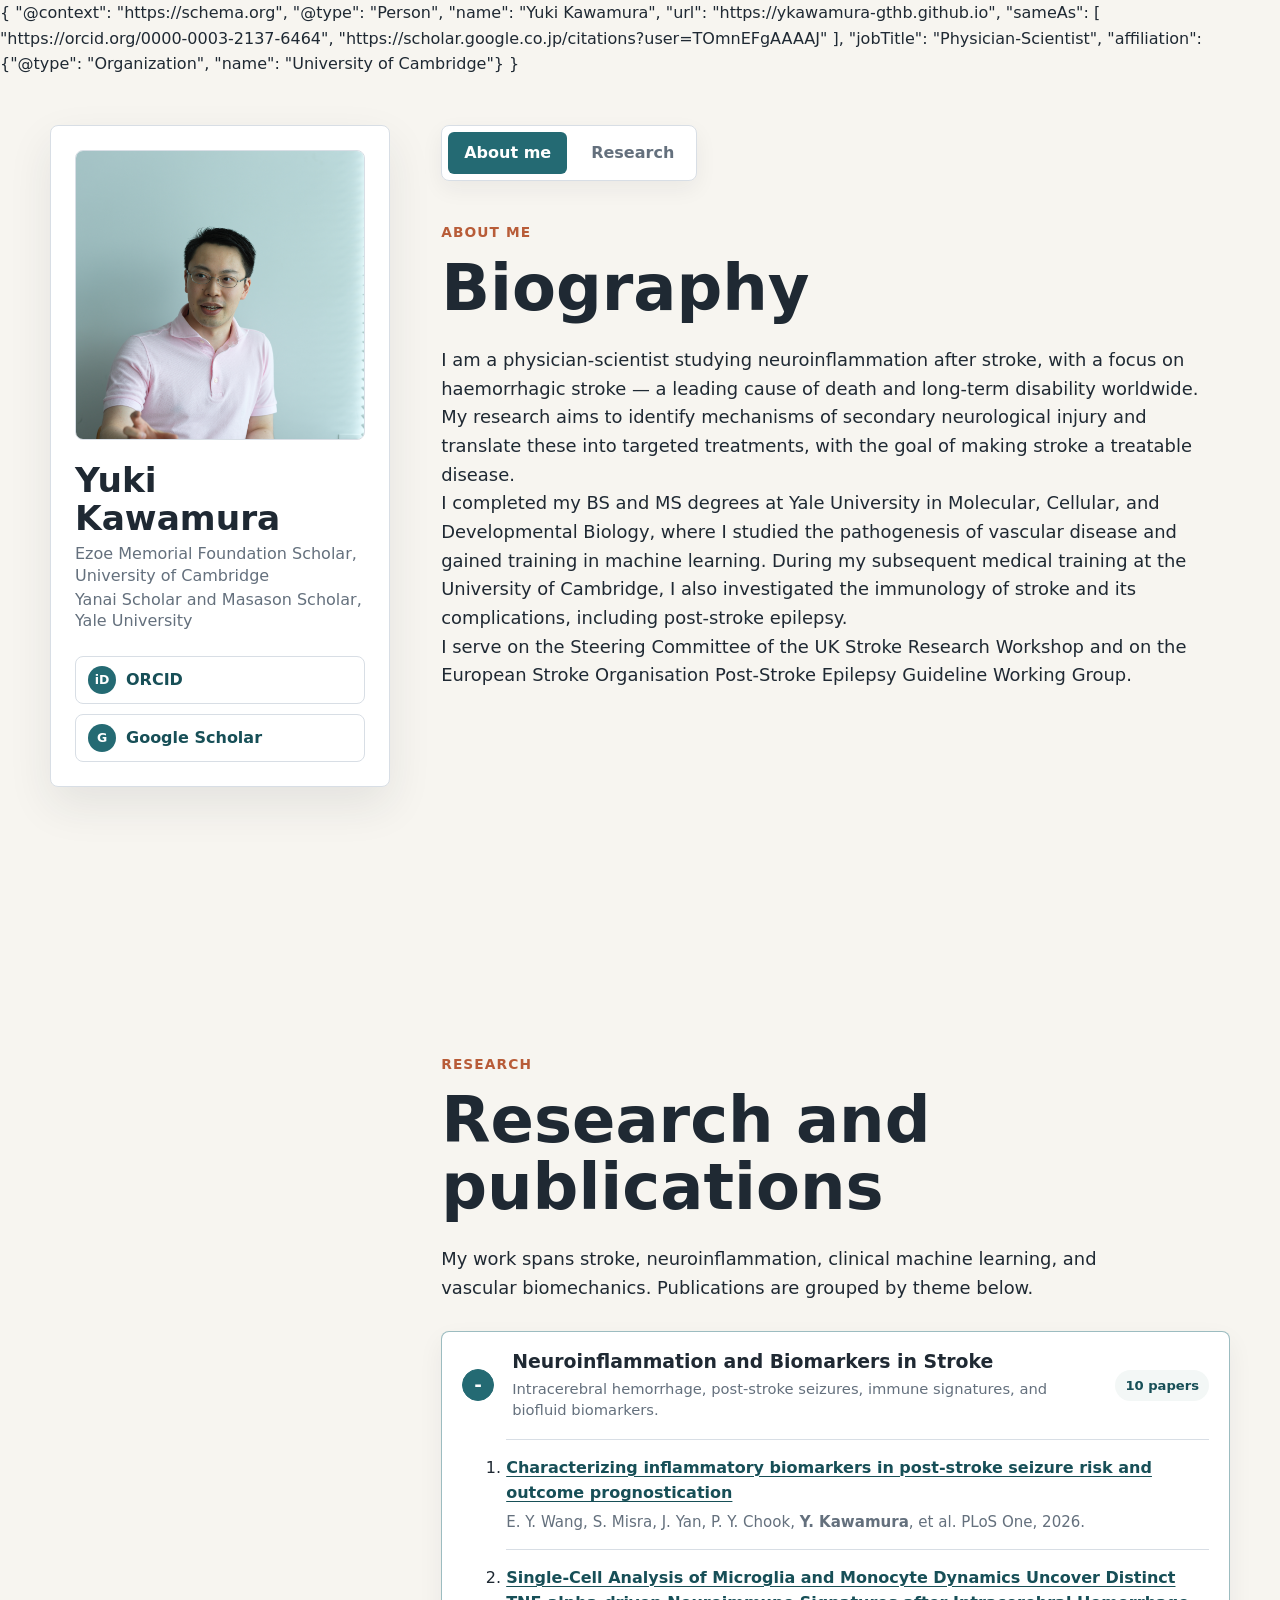
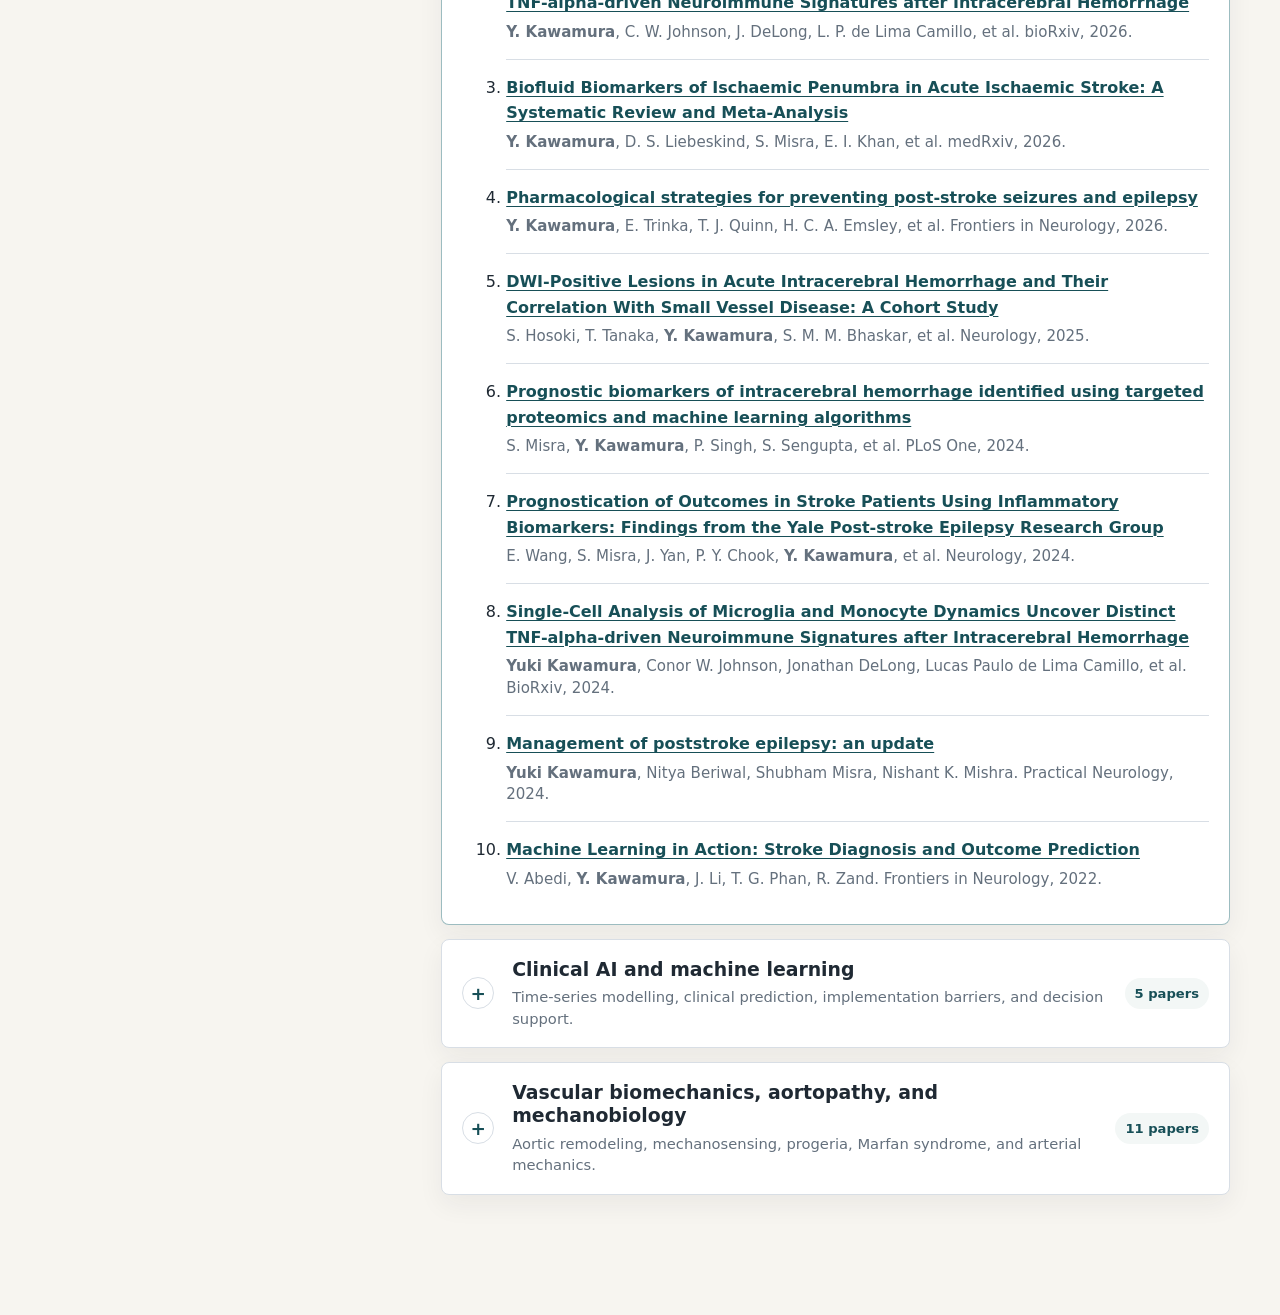
==== commit 225bad58: "Enhance index.html with SEO and structured data Updated meta tags for improved SEO and added structu" ====
--- a/index.html
+++ b/index.html
@@ -3,9 +3,25 @@
   <head>
     <meta charset="utf-8">
     <meta name="viewport" content="width=device-width, initial-scale=1">
-    <meta name="description" content="Academic website for Yuki Kawamura">
+    <meta name="description" content="Physician-scientist at Cambridge/Yale studying neuroinflammation after stroke. Research in haemorrhagic stroke, post-stroke epilepsy, and single-cell genomics.">
+    <meta property="og:title" content="Yuki Kawamura | Academic Website">
+    <meta property="og:description" content="Physician-scientist at Cambridge/Yale studying neuroinflammation after stroke.">
+    <meta property="og:url" content="https://ykawamura-gthb.github.io">
+    <meta property="og:type" content="website">
     <title>Yuki Kawamura | Academic Website</title>
     <link rel="stylesheet" href="styles.css">
+    {
+        "@context": "https://schema.org",
+        "@type": "Person",
+        "name": "Yuki Kawamura",
+        "url": "https://ykawamura-gthb.github.io",
+        "sameAs": [
+          "https://orcid.org/0000-0003-2137-6464",
+          "https://scholar.google.co.jp/citations?user=TOmnEFgAAAAJ"
+        ],
+        "jobTitle": "Physician-Scientist",
+        "affiliation": {"@type": "Organization", "name": "University of Cambridge"}
+      }
   </head>
   <body>
     <div class="site-shell">
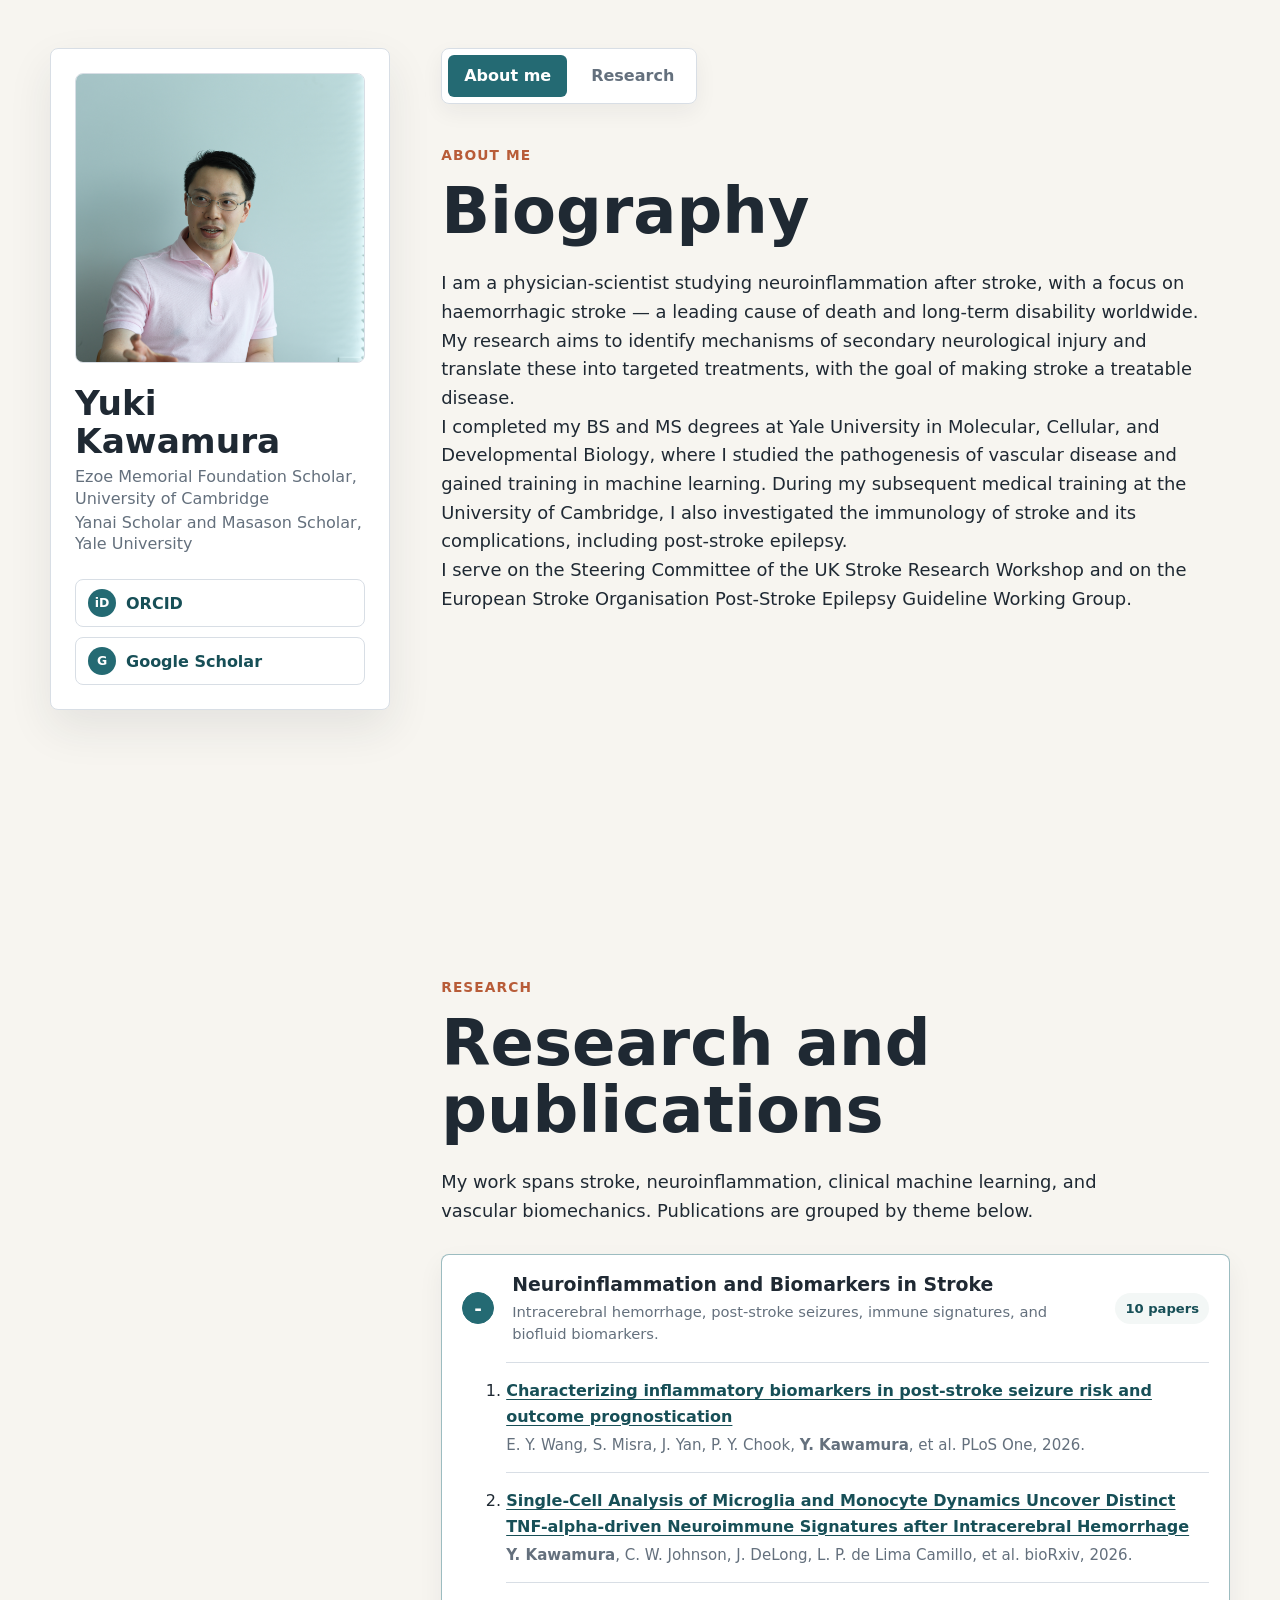
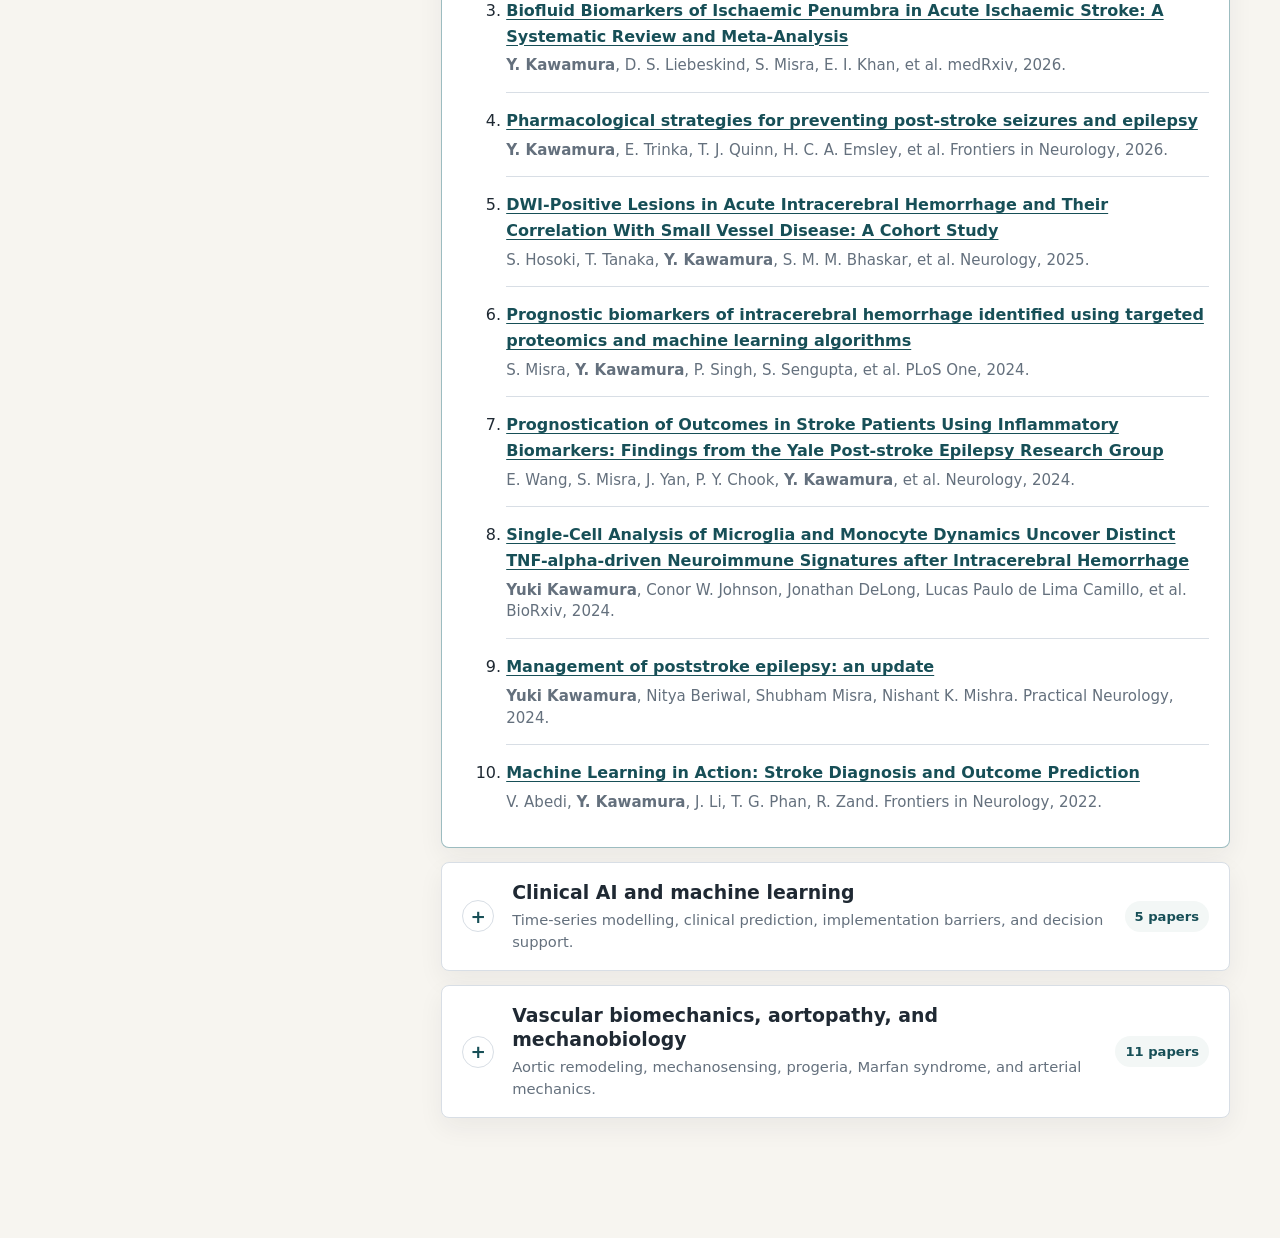
==== commit 3d42f746: "Modify structured data in index.html Updated JSON-LD script for structured data." ====
--- a/index.html
+++ b/index.html
@@ -10,18 +10,20 @@
     <meta property="og:type" content="website">
     <title>Yuki Kawamura | Academic Website</title>
     <link rel="stylesheet" href="styles.css">
+    <script type="application/ld+json">
     {
-        "@context": "https://schema.org",
-        "@type": "Person",
-        "name": "Yuki Kawamura",
-        "url": "https://ykawamura-gthb.github.io",
-        "sameAs": [
-          "https://orcid.org/0000-0003-2137-6464",
-          "https://scholar.google.co.jp/citations?user=TOmnEFgAAAAJ"
-        ],
-        "jobTitle": "Physician-Scientist",
-        "affiliation": {"@type": "Organization", "name": "University of Cambridge"}
-      }
+      "@context": "https://schema.org",
+      "@type": "Person",
+      "name": "Yuki Kawamura",
+      "url": "https://ykawamura-gthb.github.io",
+      "sameAs": [
+        "https://orcid.org/0000-0003-2137-6464",
+        "https://scholar.google.co.jp/citations?user=TOmnEFgAAAAJ"
+      ],
+      "jobTitle": "Physician-Scientist",
+      "affiliation": {"@type": "Organization", "name": "University of Cambridge"}
+    }
+    </script>
   </head>
   <body>
     <div class="site-shell">
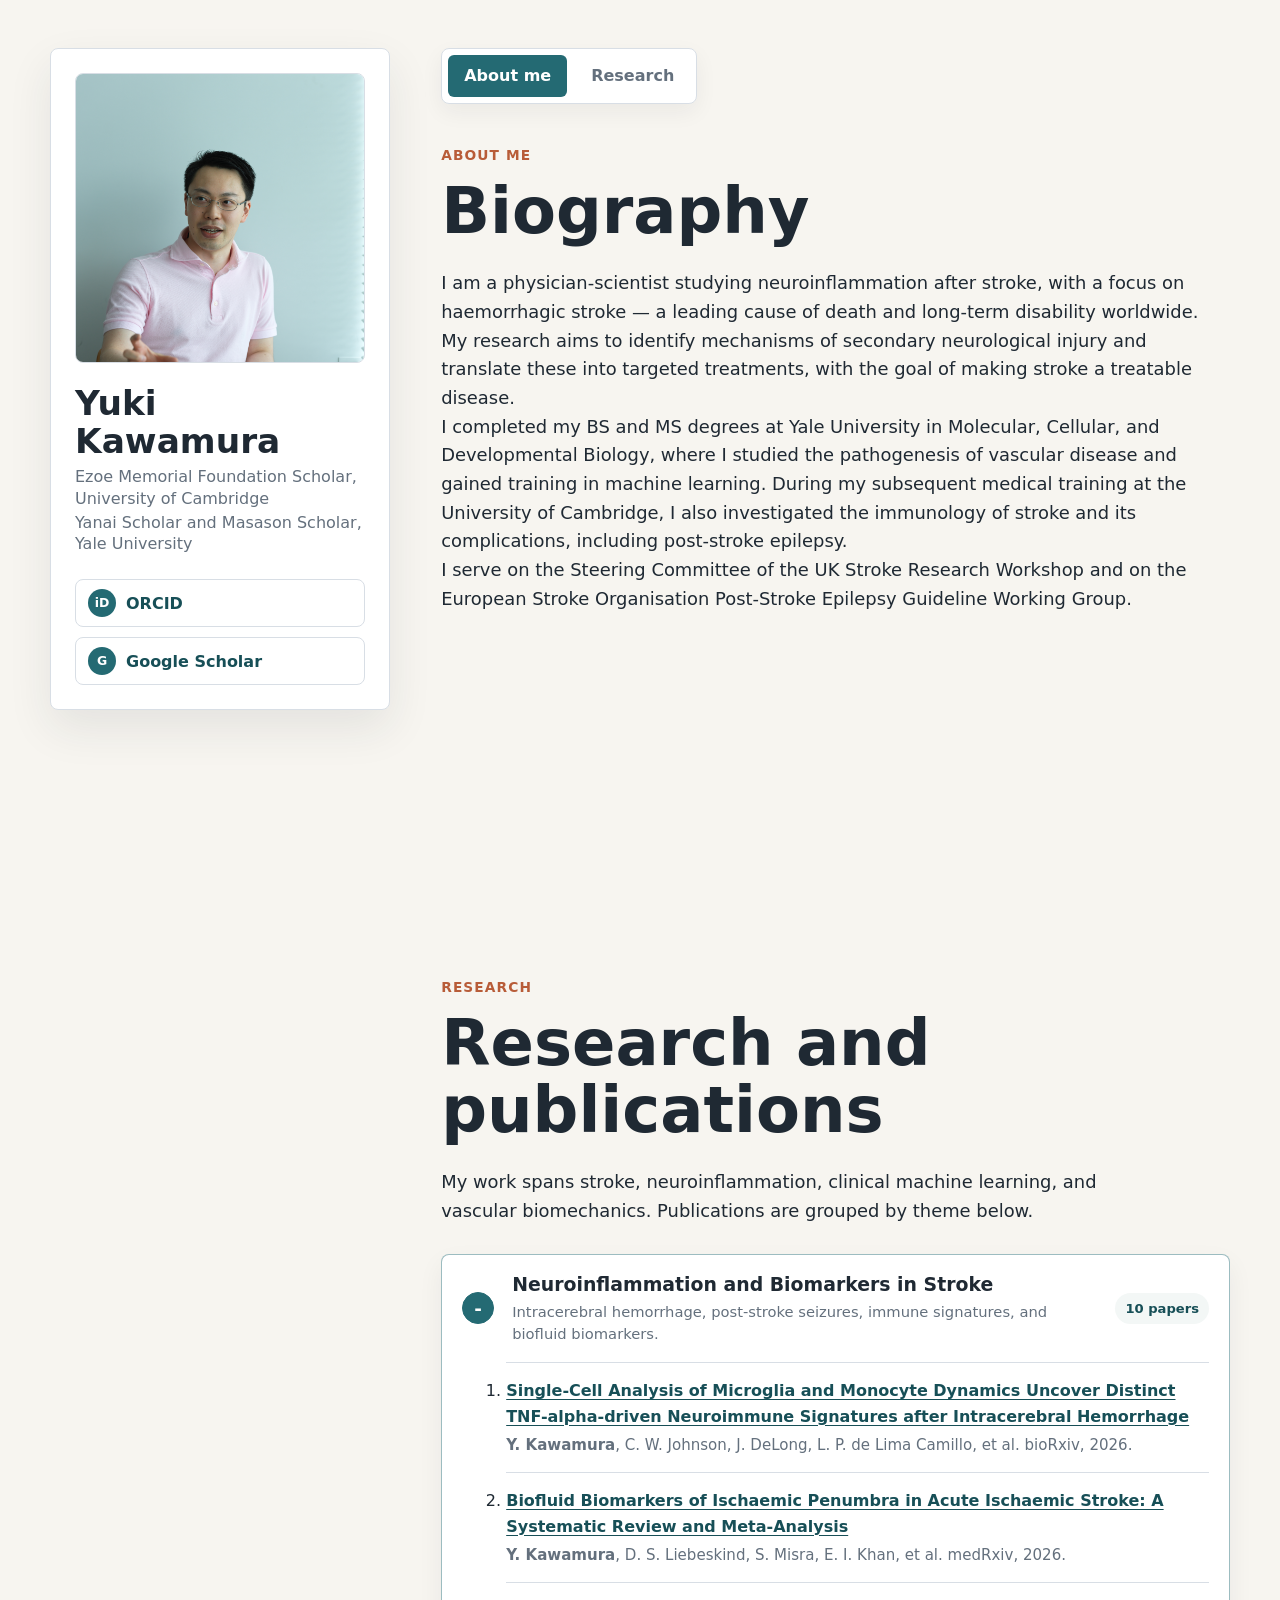
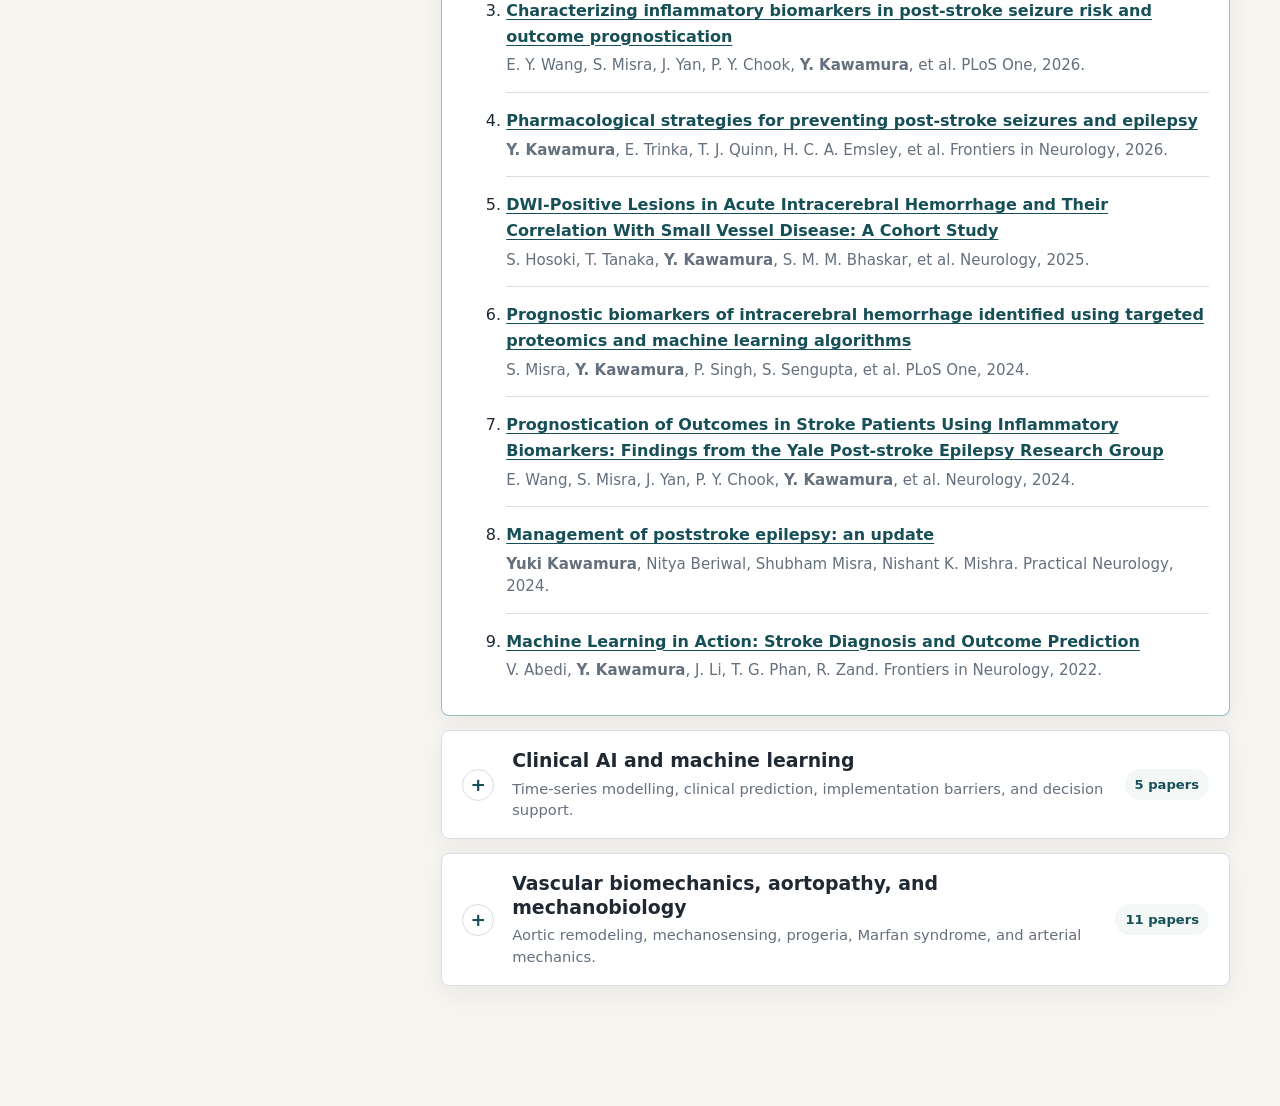
==== commit cdc15ac1: "Update publication list in index.html Re-added the article 'Characterizing inflammatory biomarkers i" ====
--- a/index.html
+++ b/index.html
@@ -8,8 +8,6 @@
     <meta property="og:description" content="Physician-scientist at Cambridge/Yale studying neuroinflammation after stroke.">
     <meta property="og:url" content="https://ykawamura-gthb.github.io">
     <meta property="og:type" content="website">
-    <title>Yuki Kawamura | Academic Website</title>
-    <link rel="stylesheet" href="styles.css">
     <script type="application/ld+json">
     {
       "@context": "https://schema.org",
@@ -24,6 +22,8 @@
       "affiliation": {"@type": "Organization", "name": "University of Cambridge"}
     }
     </script>
+    <title>Yuki Kawamura | Academic Website</title>
+    <link rel="stylesheet" href="styles.css">
   </head>
   <body>
     <div class="site-shell">
@@ -99,24 +99,24 @@
               </summary>
               <ol class="publication-list">
                 <li>
+                  <a href="https://pmc.ncbi.nlm.nih.gov/articles/PMC13041951/" target="_blank" rel="noreferrer">
+                    Single-Cell Analysis of Microglia and Monocyte Dynamics Uncover Distinct TNF-alpha-driven Neuroimmune Signatures after Intracerebral Hemorrhage
+                  </a>
+                  <span><strong>Y. Kawamura</strong>, C. W. Johnson, J. DeLong, L. P. de Lima Camillo, et al. bioRxiv, 2026.</span>
+                </li>
+                <li>
+                  <a href="https://www.medrxiv.org/content/10.64898/2026.03.03.26347352.full.pdf" target="_blank" rel="noreferrer">
+                    Biofluid Biomarkers of Ischaemic Penumbra in Acute Ischaemic Stroke: A Systematic Review and Meta-Analysis
+                  </a>
+                  <span><strong>Y. Kawamura</strong>, D. S. Liebeskind, S. Misra, E. I. Khan, et al. medRxiv, 2026.</span>
+                </li>
+                <li>
                   <a href="https://journals.plos.org/plosone/article?id=10.1371/journal.pone.0345752" target="_blank" rel="noreferrer">
                     Characterizing inflammatory biomarkers in post-stroke seizure risk and outcome prognostication
                   </a>
                   <span>E. Y. Wang, S. Misra, J. Yan, P. Y. Chook, <strong>Y. Kawamura</strong>, et al. PLoS One, 2026.</span>
                 </li>
                 <li>
-                  <a href="https://pmc.ncbi.nlm.nih.gov/articles/PMC13041951/" target="_blank" rel="noreferrer">
-                    Single-Cell Analysis of Microglia and Monocyte Dynamics Uncover Distinct TNF-alpha-driven Neuroimmune Signatures after Intracerebral Hemorrhage
-                  </a>
-                  <span><strong>Y. Kawamura</strong>, C. W. Johnson, J. DeLong, L. P. de Lima Camillo, et al. bioRxiv, 2026.</span>
-                </li>
-                <li>
-                  <a href="https://www.medrxiv.org/content/10.64898/2026.03.03.26347352.full.pdf" target="_blank" rel="noreferrer">
-                    Biofluid Biomarkers of Ischaemic Penumbra in Acute Ischaemic Stroke: A Systematic Review and Meta-Analysis
-                  </a>
-                  <span><strong>Y. Kawamura</strong>, D. S. Liebeskind, S. Misra, E. I. Khan, et al. medRxiv, 2026.</span>
-                </li>
-                <li>
                   <a href="https://www.frontiersin.org/journals/neurology/articles/10.3389/fneur.2025.1709077/full" target="_blank" rel="noreferrer">
                     Pharmacological strategies for preventing post-stroke seizures and epilepsy
                   </a>
@@ -139,12 +139,6 @@
                     Prognostication of Outcomes in Stroke Patients Using Inflammatory Biomarkers: Findings from the Yale Post-stroke Epilepsy Research Group
                   </a>
                   <span>E. Wang, S. Misra, J. Yan, P. Y. Chook, <strong>Y. Kawamura</strong>, et al. Neurology, 2024.</span>
-                </li>
-                <li>
-                  <a href="https://scholar.google.co.jp/scholar?oi=bibs&cluster=10882794354860525631&btnI=1&hl=en" target="_blank" rel="noreferrer">
-                    Single-Cell Analysis of Microglia and Monocyte Dynamics Uncover Distinct TNF-alpha-driven Neuroimmune Signatures after Intracerebral Hemorrhage
-                  </a>
-                  <span><strong>Yuki Kawamura</strong>, Conor W. Johnson, Jonathan DeLong, Lucas Paulo de Lima Camillo, et al. BioRxiv, 2024.</span>
                 </li>
                 <li>
                   <a href="https://scholar.google.co.jp/citations?view_op=view_citation&hl=en&oe=ASCII&user=TOmnEFgAAAAJ&pagesize=100&citation_for_view=TOmnEFgAAAAJ:8k81kl-MbHgC" target="_blank" rel="noreferrer">
